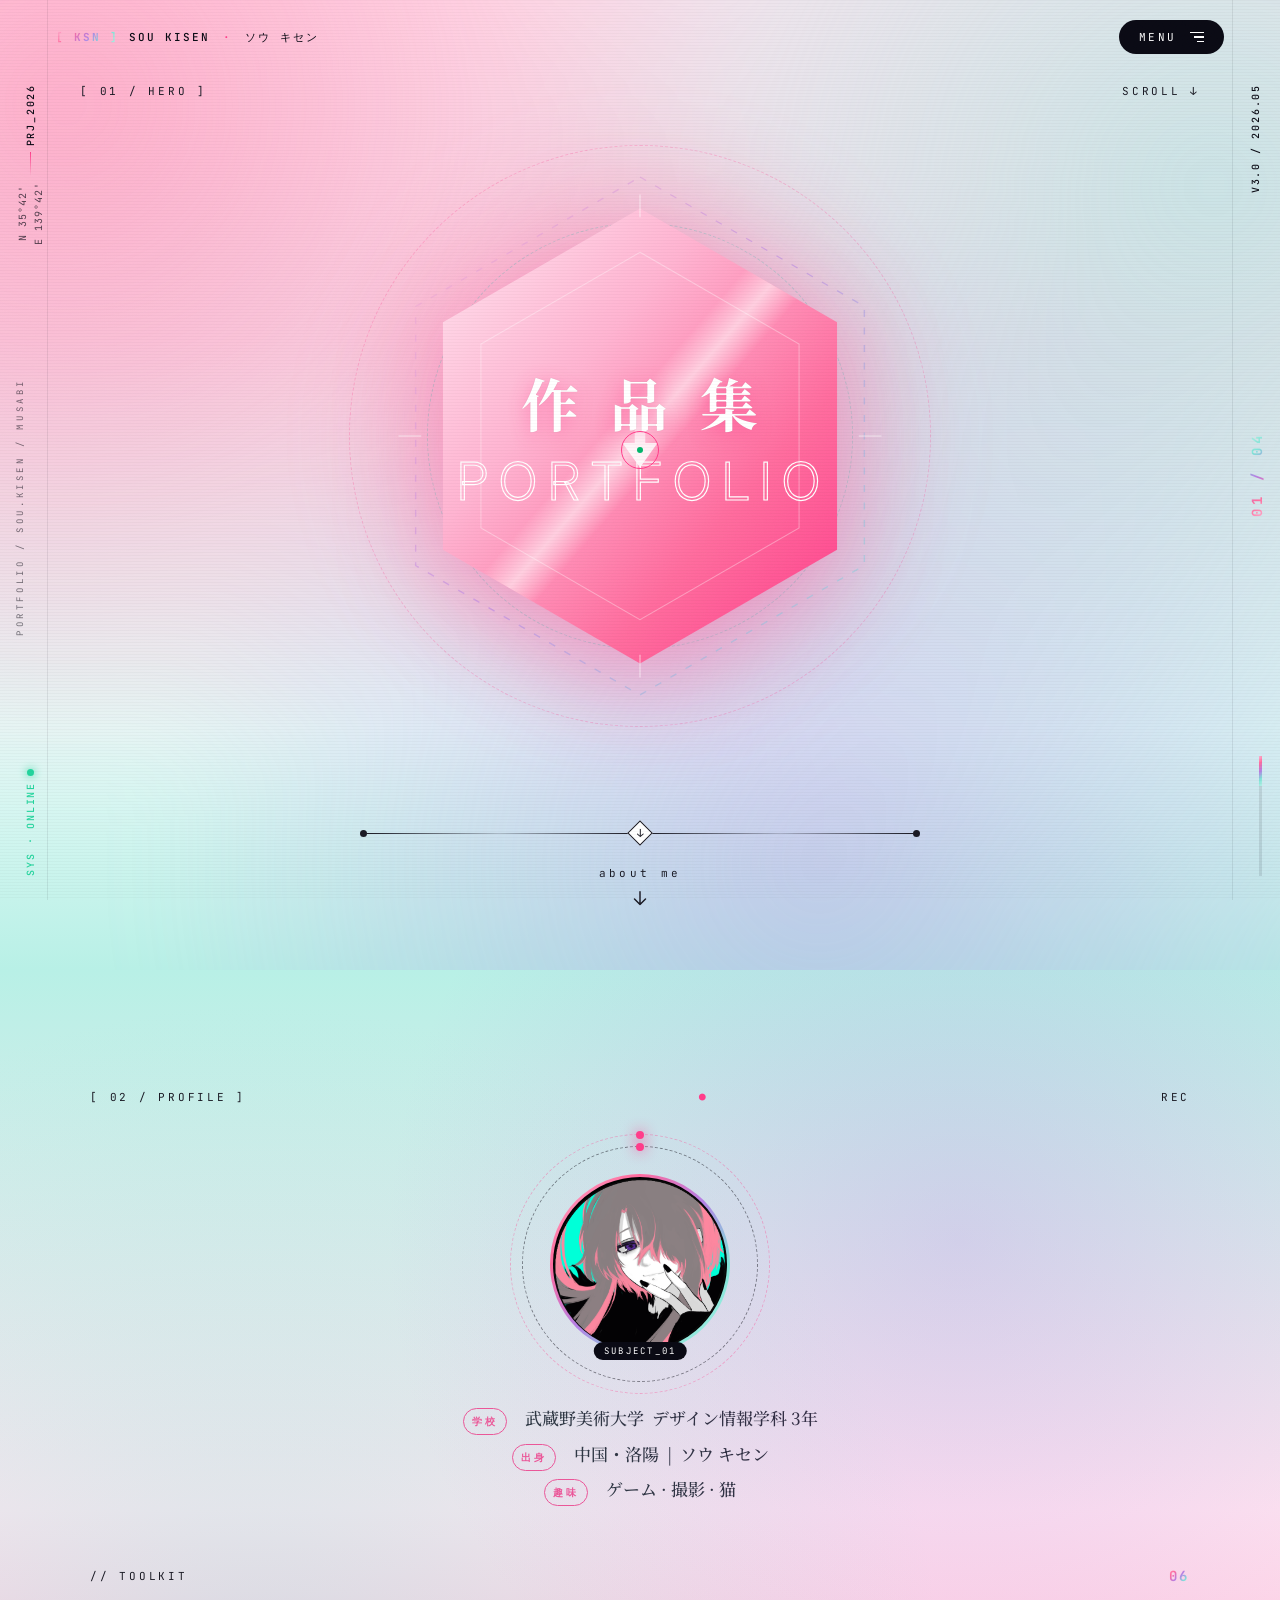
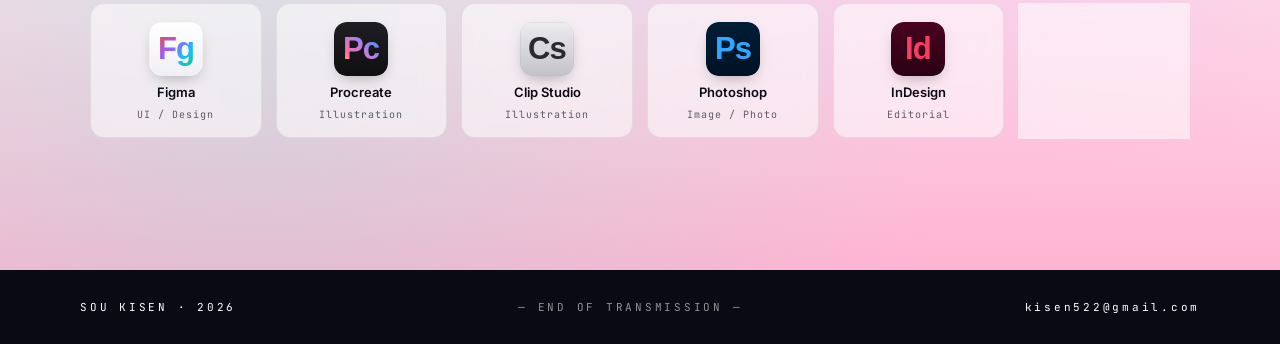
==== index.html @ b0bc5736 "Add files via upload" ====
<!DOCTYPE html>
<html lang="zh-CN">
<head>
<meta charset="UTF-8">
<meta name="viewport" content="width=device-width, initial-scale=1.0">
<title>SOU KISEN — PORTFOLIO / 作品集</title>
<link rel="preconnect" href="https://fonts.googleapis.com">
<link rel="preconnect" href="https://fonts.gstatic.com" crossorigin>
<link href="https://fonts.googleapis.com/css2?family=Inter:wght@300;400;500;600;700;800;900&family=JetBrains+Mono:wght@300;400;500;700&family=Noto+Serif+JP:wght@400;500;700;900&family=Noto+Sans+JP:wght@300;400;500;700&display=swap" rel="stylesheet">
<link rel="stylesheet" href="styles.css">
</head>
<body>

<!-- ========== Visual FX Layers ========== -->
<div class="fx-noise" aria-hidden="true"></div>
<div class="fx-scanlines" aria-hidden="true"></div>
<div class="fx-grid" aria-hidden="true">
  <span></span><span></span><span></span><span></span><span></span>
  <span></span><span></span><span></span><span></span><span></span>
</div>
<div class="cursor" id="cursor" aria-hidden="true"></div>
<div class="cursor-ring" id="cursorRing" aria-hidden="true"></div>

<!-- ========== Page Transition Mask ========== -->
<div class="page-mask" id="pageMask" aria-hidden="true">
  <div class="mask-panel"></div>
  <div class="mask-panel"></div>
  <div class="mask-panel"></div>
  <div class="mask-panel"></div>
  <div class="mask-label"><span class="glitch" data-text="LOADING">LOADING</span> <i>/</i> <em id="maskTarget">PORTFOLIO</em></div>
</div>

<!-- ========== Side Rail (left tech UI) ========== -->
<aside class="rail rail-left" aria-hidden="true">
  <div class="rail-block">
    <div class="rail-tag">PRJ_2026</div>
    <div class="rail-divider"></div>
    <div class="rail-coord">N 35°42'<br>E 139°42'</div>
  </div>
  <div class="rail-vt">PORTFOLIO / SOU.KISEN / MUSABI</div>
  <div class="rail-block">
    <div class="rail-dot"></div>
    <div class="rail-tag rail-status">SYS · ONLINE</div>
  </div>
</aside>

<!-- ========== Side Rail (right meta) ========== -->
<aside class="rail rail-right" aria-hidden="true">
  <div class="rail-block">
    <div class="rail-tag">v3.0 / 2026.05</div>
  </div>
  <div class="rail-counter" id="railCounter">01 / 04</div>
  <div class="rail-block">
    <div class="rail-bar"><i></i></div>
  </div>
</aside>

<!-- ========== Top Bar ========== -->
<header class="topbar">
  <a href="#home" class="brand" data-target="home">
    <span class="brand-mark">[ KSN ]</span>
    <span class="brand-name">SOU&nbsp;KISEN <i>·</i> ソウ&nbsp;キセン</span>
  </a>
  <button class="menu-btn" id="menuBtn" aria-label="open menu">
    <span class="menu-btn-text">Menu</span>
    <span class="menu-btn-icon">
      <i></i><i></i><i></i>
    </span>
  </button>
</header>

<!-- ========== Menu Overlay ========== -->
<nav class="menu-overlay" id="menuOverlay" aria-hidden="true">
  <div class="menu-bg"></div>
  <div class="menu-inner">
    <div class="menu-meta">
      <span class="menu-meta-tag">// NAVIGATION</span>
      <span class="menu-meta-coord">04 ENTRIES</span>
    </div>
    <ul class="menu-list">
      <li data-target="home" class="is-active">
        <span class="m-num">01</span>
        <span class="m-en">HOME</span>
        <span class="m-jp">ホーム</span>
        <span class="m-line"></span>
      </li>
      <li data-target="about">
        <span class="m-num">02</span>
        <span class="m-en">ABOUT&nbsp;ME</span>
        <span class="m-jp">プロフィール</span>
        <span class="m-line"></span>
      </li>
      <li data-target="photos">
        <span class="m-num">03</span>
        <span class="m-en">PHOTOGRAPHS</span>
        <span class="m-jp">撮影作品</span>
        <span class="m-line"></span>
      </li>
      <li data-target="arts">
        <span class="m-num">04</span>
        <span class="m-en">ARTS</span>
        <span class="m-jp">デザイン作品</span>
        <span class="m-line"></span>
      </li>
    </ul>
    <div class="menu-foot">
      <span>© 2026 SOU KISEN</span>
      <span>MUSASHINO ART UNIV. / DESIGN INFORMATICS</span>
    </div>
  </div>
</nav>

<!-- ========== Pages ========== -->
<main class="stage" id="stage">

  <!-- ===== HOME ===== -->
  <section class="page page-home is-active" data-page="home">

    <!-- HERO -->
    <div class="hero">
      <div class="hero-meta">
        <span>[ 01 / HERO ]</span>
        <span>SCROLL ↓</span>
      </div>

      <!-- Animated Hexagon Stage -->
      <div class="hex-stage">
        <div class="hex-glow"></div>
        <div class="hex-orbit hex-orbit-a"></div>
        <div class="hex-orbit hex-orbit-b"></div>

        <svg class="hex-svg" viewBox="-160 -160 320 320" preserveAspectRatio="xMidYMid meet">
          <defs>
            <linearGradient id="hexFill" x1="0%" y1="0%" x2="100%" y2="100%">
              <stop offset="0%"  stop-color="#FFE5F0"/>
              <stop offset="35%" stop-color="#FFB3D1"/>
              <stop offset="70%" stop-color="#FF6B9D"/>
              <stop offset="100%" stop-color="#FF3D8A"/>
            </linearGradient>
            <linearGradient id="hexShine" x1="0%" y1="0%" x2="100%" y2="100%">
              <stop offset="0%"  stop-color="#ffffff" stop-opacity="0"/>
              <stop offset="45%" stop-color="#ffffff" stop-opacity=".0"/>
              <stop offset="50%" stop-color="#ffffff" stop-opacity=".55"/>
              <stop offset="55%" stop-color="#ffffff" stop-opacity=".0"/>
              <stop offset="100%" stop-color="#ffffff" stop-opacity="0"/>
            </linearGradient>
            <linearGradient id="hexStroke" x1="0%" y1="0%" x2="100%" y2="100%">
              <stop offset="0%"  stop-color="#FFB3D1"/>
              <stop offset="50%" stop-color="#B47FE5"/>
              <stop offset="100%" stop-color="#7FE5D8"/>
            </linearGradient>
            <filter id="softBlur" x="-50%" y="-50%" width="200%" height="200%">
              <feGaussianBlur stdDeviation="2"/>
            </filter>
          </defs>

          <!-- Outer iridescent ring -->
          <polygon class="hex-ring"
                   points="0,-148 128.2,-74 128.2,74 0,148 -128.2,74 -128.2,-74"
                   fill="none" stroke="url(#hexStroke)" stroke-width="0.8"
                   stroke-dasharray="4 6" opacity=".55"/>

          <!-- Main hex (filled) -->
          <polygon class="hex-main"
                   points="0,-130 112.6,-65 112.6,65 0,130 -112.6,65 -112.6,-65"
                   fill="url(#hexFill)"/>

          <!-- Moving shine band -->
          <polygon class="hex-shine"
                   points="0,-130 112.6,-65 112.6,65 0,130 -112.6,65 -112.6,-65"
                   fill="url(#hexShine)"/>

          <!-- Inner stroke -->
          <polygon class="hex-inner"
                   points="0,-105 90.9,-52.5 90.9,52.5 0,105 -90.9,52.5 -90.9,-52.5"
                   fill="none" stroke="#fff" stroke-opacity=".35" stroke-width=".6"/>

          <!-- Tiny crosshair markers -->
          <g class="hex-marks" stroke="#fff" stroke-width=".6" opacity=".6">
            <line x1="0" y1="-138" x2="0" y2="-125"/>
            <line x1="0" y1="125" x2="0" y2="138"/>
            <line x1="-138" y1="0" x2="-125" y2="0"/>
            <line x1="125" y1="0" x2="138" y2="0"/>
          </g>

          <!-- Inner arrow / chevron -->
          <polygon class="hex-arrow" points="0,18 -10,4 -3,4 -3,-12 3,-12 3,4 10,4"
                   fill="#fff" opacity=".85"/>
        </svg>

        <!-- Title overlay -->
        <div class="hex-title">
          <h1 class="t-zh">作&ensp;品&ensp;集</h1>
          <h2 class="t-en">
            <span>P</span><span>O</span><span>R</span><span>T</span><span>F</span><span>O</span><span>L</span><span>I</span><span>O</span>
          </h2>
        </div>
      </div>

      <!-- Decorative line with diamond -->
      <div class="hero-line">
        <span class="dot"></span>
        <span class="bar"></span>
        <span class="diamond"></span>
        <span class="bar"></span>
        <span class="dot"></span>
      </div>

      <button class="scroll-cta" id="scrollCta">
        <span>about me</span>
        <svg viewBox="0 0 24 24" width="22" height="22"><path d="M12 4v14m0 0l-6-6m6 6l6-6" fill="none" stroke="currentColor" stroke-width="1.6" stroke-linecap="round" stroke-linejoin="round"/></svg>
      </button>
    </div>

    <!-- ABOUT SECTION (scroll target) -->
    <div class="about" id="about">
      <div class="about-bg"></div>

      <div class="about-meta">
        <span>[ 02 / PROFILE ]</span>
        <span class="blink">●</span> <span>REC</span>
      </div>

      <div class="avatar-wrap">
        <div class="avatar-ring"></div>
        <div class="avatar-ring avatar-ring-2"></div>
        <div class="avatar">
          <img class="avatar-img" src="assets/avatar.png" alt="Sou Kisen portrait" />
          <span class="avatar-tag">SUBJECT_01</span>
        </div>
      </div>

      <div class="bio">
        <p class="bio-line"><span class="bio-key">学校</span><span class="bio-val">武蔵野美術大学&nbsp;&nbsp;デザイン情報学科&nbsp;3年</span></p>
        <p class="bio-line"><span class="bio-key">出身</span><span class="bio-val">中国・洛陽 &nbsp;|&nbsp; ソウ&nbsp;キセン</span></p>
        <p class="bio-line"><span class="bio-key">趣味</span><span class="bio-val">ゲーム · 撮影 · 猫</span></p>
      </div>

      <!-- Skill chips -->
      <div class="skills">
        <div class="skills-head">
          <span class="skills-title">// TOOLKIT</span>
          <span class="skills-count">06</span>
        </div>
        <ul class="skill-grid">
          <li><img class="sk-mark" src="assets/icon-figma.svg" alt="Figma"/><b>Figma</b><i>UI / Design</i></li>
          <li><img class="sk-mark" src="assets/icon-procreate.svg" alt="Procreate"/><b>Procreate</b><i>Illustration</i></li>
          <li><img class="sk-mark" src="assets/icon-clipstudio.svg" alt="Clip Studio"/><b>Clip&nbsp;Studio</b><i>Illustration</i></li>
          <li><img class="sk-mark" src="assets/icon-ps.svg" alt="Photoshop"/><b>Photoshop</b><i>Image / Photo</i></li>
          <li><img class="sk-mark" src="assets/icon-id.svg" alt="InDesign"/><b>InDesign</b><i>Editorial</i></li>
          <li><img class="sk-mark" src="assets/icon-ai.svg" alt="Illustrator"/><b>Illustrator</b><i>Vector</i></li>
        </ul>
      </div>
    </div>
  </section>

  <!-- ===== PHOTOGRAPHS ===== -->
  <section class="page page-photos" data-page="photos">
    <div class="sub-hero sub-hero-dark">
      <div class="sub-meta">
        <span>[ 03 / PHOTOGRAPHS ]</span>
        <span>撮影作品&nbsp;·&nbsp;2023 — 2026</span>
      </div>
      <h2 class="sub-title">
        <span class="big">Photographs</span>
        <span class="sml">記録された<i>瞬間</i>。Captured&nbsp;moments.</span>
      </h2>
      <div class="sub-line"><i></i><b>●</b><i></i></div>
    </div>

    <!-- Featured Photo -->
    <div class="photo-feature lightbox-trigger"
         data-src="assets/photos/photo-09.jpg"
         data-num="FEATURED"
         data-title="彼岸花 — Higanbana"
         data-meta="Portrait · Close-up">
      <img src="assets/photos/photo-09.jpg" alt="Higanbana close-up"/>
      <div class="photo-feature-overlay"></div>
      <div class="photo-feature-info">
        <span class="pf-tag">FEATURED</span>
        <h3>彼岸花<i>·</i> Higanbana</h3>
      </div>
    </div>

    <div class="works-head">
      <span class="wh-l">// PHOTO INDEX</span>
      <span class="wh-r">20 ENTRIES</span>
    </div>

    <div class="gallery gallery-photos no-caption">
      <article class="card card-tall lightbox-trigger" style="--i:0"
               data-src="assets/photos/photo-13.jpg" data-num="01" data-title="紫猫 · Purple Cat" data-meta="Portrait">
        <img class="card-img" src="assets/photos/photo-13.jpg" alt=""/>
      </article>
      <article class="card card-wide lightbox-trigger" style="--i:1"
               data-src="assets/photos/photo-14.jpg" data-num="02" data-title="集合 · Group" data-meta="Group portrait">
        <img class="card-img" src="assets/photos/photo-14.jpg" alt=""/>
      </article>
      <article class="card card-tall lightbox-trigger" style="--i:2"
               data-src="assets/photos/photo-01.jpg" data-num="03" data-title="紅 · Crimson" data-meta="Indoor portrait">
        <img class="card-img" src="assets/photos/photo-01.jpg" alt=""/>
      </article>
      <article class="card card-wide lightbox-trigger" style="--i:3"
               data-src="assets/photos/photo-02.jpg" data-num="04" data-title="紫陰 · Reaper" data-meta="Street portrait">
        <img class="card-img" src="assets/photos/photo-02.jpg" alt=""/>
      </article>
      <article class="card card-tall lightbox-trigger" style="--i:4"
               data-src="assets/photos/photo-17.jpg" data-num="05" data-title="唐風 · Tang" data-meta="Cat ears · Chinese style">
        <img class="card-img" src="assets/photos/photo-17.jpg" alt=""/>
      </article>
      <article class="card card-tall lightbox-trigger" style="--i:5"
               data-src="assets/photos/photo-20.jpg" data-num="06" data-title="蒼鬼 · Blue Oni I" data-meta="Japanese room · Pine">
        <img class="card-img" src="assets/photos/photo-20.jpg" alt=""/>
      </article>
      <article class="card card-tall lightbox-trigger" style="--i:6"
               data-src="assets/photos/photo-21.jpg" data-num="07" data-title="蒼鬼 · Blue Oni II" data-meta="Through leaves">
        <img class="card-img" src="assets/photos/photo-21.jpg" alt=""/>
      </article>
      <article class="card card-tall lightbox-trigger" style="--i:7"
               data-src="assets/photos/photo-03.jpg" data-num="08" data-title="休息 · Lounge" data-meta="Cafe portrait">
        <img class="card-img" src="assets/photos/photo-03.jpg" alt=""/>
      </article>
      <article class="card card-wide lightbox-trigger" style="--i:8"
               data-src="assets/photos/photo-15.jpg" data-num="09" data-title="クマ · Bear" data-meta="Interior scene">
        <img class="card-img" src="assets/photos/photo-15.jpg" alt=""/>
      </article>
      <article class="card lightbox-trigger" style="--i:9"
               data-src="assets/photos/photo-04.jpg" data-num="10" data-title="ゲーセン · Game Center" data-meta="Akihabara">
        <img class="card-img" src="assets/photos/photo-04.jpg" alt=""/>
      </article>
      <article class="card card-wide lightbox-trigger" style="--i:10"
               data-src="assets/photos/photo-18.jpg" data-num="11" data-title="まなざし · Glance" data-meta="Cat ears">
        <img class="card-img" src="assets/photos/photo-18.jpg" alt=""/>
      </article>
      <article class="card card-tall lightbox-trigger" style="--i:11"
               data-src="assets/photos/photo-05.jpg" data-num="12" data-title="蒼夜 · Blue Night" data-meta="Night street">
        <img class="card-img" src="assets/photos/photo-05.jpg" alt=""/>
      </article>
      <article class="card card-tall lightbox-trigger" style="--i:12"
               data-src="assets/photos/photo-19.jpg" data-num="13" data-title="双 · Pair" data-meta="Two characters">
        <img class="card-img" src="assets/photos/photo-19.jpg" alt=""/>
      </article>
      <article class="card lightbox-trigger" style="--i:13"
               data-src="assets/photos/photo-06.jpg" data-num="14" data-title="しゃがみ · Crouch" data-meta="Akihabara">
        <img class="card-img" src="assets/photos/photo-06.jpg" alt=""/>
      </article>
      <article class="card card-wide lightbox-trigger" style="--i:14"
               data-src="assets/photos/photo-07.jpg" data-num="15" data-title="取景 · Frame" data-meta="Park portrait">
        <img class="card-img" src="assets/photos/photo-07.jpg" alt=""/>
      </article>
      <article class="card card-tall lightbox-trigger" style="--i:15"
               data-src="assets/photos/photo-16.jpg" data-num="16" data-title="窓辺 · Window" data-meta="Indoor light">
        <img class="card-img" src="assets/photos/photo-16.jpg" alt=""/>
      </article>
      <article class="card card-wide lightbox-trigger" style="--i:16"
               data-src="assets/photos/photo-08.jpg" data-num="17" data-title="桃妖 · Pink Pixie" data-meta="Indoor portrait">
        <img class="card-img" src="assets/photos/photo-08.jpg" alt=""/>
      </article>
      <article class="card lightbox-trigger" style="--i:17"
               data-src="assets/photos/photo-10.jpg" data-num="18" data-title="ベンチ · Park Bench" data-meta="Tokyo park">
        <img class="card-img" src="assets/photos/photo-10.jpg" alt=""/>
      </article>
      <article class="card card-tall lightbox-trigger" style="--i:18"
               data-src="assets/photos/photo-11.jpg" data-num="19" data-title="森歩 · Forest Walk" data-meta="Park">
        <img class="card-img" src="assets/photos/photo-11.jpg" alt=""/>
      </article>
      <article class="card card-wide lightbox-trigger" style="--i:19"
               data-src="assets/photos/photo-12.jpg" data-num="20" data-title="フード · Hood" data-meta="Park bench">
        <img class="card-img" src="assets/photos/photo-12.jpg" alt=""/>
      </article>
    </div>
  </section>

  <!-- ===== ARTS ===== -->
  <section class="page page-arts" data-page="arts">
    <div class="sub-hero sub-hero-pink">
      <div class="sub-meta">
        <span>[ 04 / ARTS ]</span>
        <span>デザイン作品&nbsp;·&nbsp;2023 — 2026</span>
      </div>
      <h2 class="sub-title">
        <span class="big">Arts</span>
        <span class="sml">描いた<i>世界</i>。Illustration&nbsp;&amp;&nbsp;Design.</span>
      </h2>
      <div class="sub-line"><i></i><b>◆</b><i></i></div>
    </div>

    <!-- FEATURED PROJECT: Solstice Blossoms -->
    <section class="featured" id="ftProject">
      <div class="featured-head">
        <div class="ft-stamp">
          <span class="ft-stamp-num">PROJECT&nbsp;/&nbsp;01</span>
          <span class="ft-stamp-tag">FULL&nbsp;CASE&nbsp;STUDY</span>
        </div>
        <h3 class="ft-title">
          <span class="ft-en">Solstice&nbsp;Blossoms</span>
          <span class="ft-jp">ソルスティス・ブロッサム&nbsp;&nbsp;|&nbsp;&nbsp;梅 &amp; 蓮</span>
        </h3>
        <p class="ft-desc">
          武蔵野美術大学&nbsp;Art&nbsp;Direction&nbsp;授業課題。<br>
          龍族の幼馴染「梅（Mei）」と「蓮（Ren）」を主役にしたキャラクター企画。設定資料から缶バッジ・アクリル・ぬいぐるみまでの一貫したアートディレクション。
        </p>
      </div>

      <!-- Horizontal Scroll Showcase -->
      <div class="ft-scroll-wrap">
        <div class="ft-scroll-meta">
          <span>↔ DRAG · SCROLL</span>
          <span id="ftCounter">01 / 06</span>
        </div>
        <div class="ft-scroll" id="ftScroll">
          <article class="ft-slide lightbox-trigger" style="--i:0"
                   data-src="assets/project/page-1.jpg" data-num="01 / 06" data-title="Cover · 表紙" data-meta="Magazine cover">
            <div class="ft-slide-img"><img src="assets/project/page-1.jpg" alt="Cover"/></div>
            <div class="ft-slide-cap">
              <span>01 &nbsp;·&nbsp; 06</span>
              <b>Cover&nbsp;·&nbsp;表紙</b>
            </div>
          </article>
          <article class="ft-slide lightbox-trigger" style="--i:1"
                   data-src="assets/project/page-2.jpg" data-num="02 / 06" data-title="Character · キャラクター" data-meta="Mei (梅) &amp; Ren (蓮)">
            <div class="ft-slide-img"><img src="assets/project/page-2.jpg" alt="Characters"/></div>
            <div class="ft-slide-cap">
              <span>02 &nbsp;·&nbsp; 06</span>
              <b>Character&nbsp;Design</b>
            </div>
          </article>
          <article class="ft-slide lightbox-trigger" style="--i:2"
                   data-src="assets/project/page-3.jpg" data-num="03 / 06" data-title="Can Badge · 缶バッジ" data-meta="Rough &amp; Final art">
            <div class="ft-slide-img"><img src="assets/project/page-3.jpg" alt="Can Badge"/></div>
            <div class="ft-slide-cap">
              <span>03 &nbsp;·&nbsp; 06</span>
              <b>Can&nbsp;Badge&nbsp;·&nbsp;缶バッジ</b>
            </div>
          </article>
          <article class="ft-slide lightbox-trigger" style="--i:3"
                   data-src="assets/project/page-4.jpg" data-num="04 / 06" data-title="Design Sheets · 設計図" data-meta="Plush &amp; Acrylic blueprints">
            <div class="ft-slide-img"><img src="assets/project/page-4.jpg" alt="Design Sheets"/></div>
            <div class="ft-slide-cap">
              <span>04 &nbsp;·&nbsp; 06</span>
              <b>Design&nbsp;Sheets&nbsp;·&nbsp;設計図</b>
            </div>
          </article>
          <article class="ft-slide lightbox-trigger" style="--i:4"
                   data-src="assets/project/page-5.jpg" data-num="05 / 06" data-title="Merchandise · グッズ製品" data-meta="Stands · Badges · Keychains">
            <div class="ft-slide-img"><img src="assets/project/page-5.jpg" alt="Merchandise"/></div>
            <div class="ft-slide-cap">
              <span>05 &nbsp;·&nbsp; 06</span>
              <b>Merchandise&nbsp;·&nbsp;グッズ</b>
            </div>
          </article>
          <article class="ft-slide lightbox-trigger" style="--i:5"
                   data-src="assets/project/page-6.jpg" data-num="06 / 06" data-title="Plushie · ぬいぐるみ" data-meta="Finished plush dolls">
            <div class="ft-slide-img"><img src="assets/project/page-6.jpg" alt="Plushie"/></div>
            <div class="ft-slide-cap">
              <span>06 &nbsp;·&nbsp; 06</span>
              <b>Plushie&nbsp;·&nbsp;ぬいぐるみ</b>
            </div>
          </article>
        </div>
        <div class="ft-scroll-bar"><i id="ftBar"></i></div>
      </div>
    </section>

    <div class="works-head">
      <span class="wh-l">// OTHER&nbsp;WORKS</span>
      <span class="wh-r">10 ENTRIES</span>
    </div>

    <div class="gallery gallery-arts">
      <article class="card card-tall lightbox-trigger" style="--i:0"
               data-src="assets/arts/art-01.jpg" data-num="01" data-title="Slytherin OC" data-meta="Illustration">
        <img class="card-img" src="assets/arts/art-01.jpg" alt=""/>
        <div class="card-info"><span>01</span><b>Slytherin&nbsp;OC</b></div>
      </article>
      <article class="card card-wide lightbox-trigger" style="--i:1"
               data-src="assets/arts/art-02.jpg" data-num="02" data-title="ミント · Mint" data-meta="Character Design">
        <img class="card-img" src="assets/arts/art-02.jpg" alt=""/>
        <div class="card-info"><span>02</span><b>ミント&nbsp;·&nbsp;Mint</b></div>
      </article>
      <article class="card card-wide lightbox-trigger" style="--i:2"
               data-src="assets/arts/art-08.jpg" data-num="03" data-title="Vessel · 器" data-meta="Fine Art · Diptych">
        <img class="card-img" src="assets/arts/art-08.jpg" alt=""/>
        <div class="card-info"><span>03</span><b>Vessel&nbsp;·&nbsp;器</b></div>
      </article>
      <article class="card card-tall lightbox-trigger" style="--i:3"
               data-src="assets/arts/art-03.jpg" data-num="04" data-title="Masked Warrior · 紅夜" data-meta="Illustration">
        <img class="card-img" src="assets/arts/art-03.jpg" alt=""/>
        <div class="card-info"><span>04</span><b>Masked&nbsp;Warrior</b></div>
      </article>
      <article class="card card-tall lightbox-trigger" style="--i:4"
               data-src="assets/arts/art-10.jpg" data-num="05" data-title="ミライノヨチ · Premonition" data-meta="Illustration · Poster">
        <img class="card-img" src="assets/arts/art-10.jpg" alt=""/>
        <div class="card-info"><span>05</span><b>ミライノヨチ</b></div>
      </article>
      <article class="card card-wide lightbox-trigger" style="--i:5"
               data-src="assets/arts/art-06.jpg" data-num="06" data-title="Pop Surrealism" data-meta="Acid Graphic">
        <img class="card-img" src="assets/arts/art-06.jpg" alt=""/>
        <div class="card-info"><span>06</span><b>Pop&nbsp;Surrealism</b></div>
      </article>
      <article class="card card-tall lightbox-trigger" style="--i:6"
               data-src="assets/arts/art-09.jpg" data-num="07" data-title="Distortion · 歪み" data-meta="Acid Illustration">
        <img class="card-img" src="assets/arts/art-09.jpg" alt=""/>
        <div class="card-info"><span>07</span><b>Distortion&nbsp;·&nbsp;歪み</b></div>
      </article>
      <article class="card card-tall lightbox-trigger" style="--i:7"
               data-src="assets/arts/art-07.jpg" data-num="08" data-title="Bandaged Eye" data-meta="Illustration">
        <img class="card-img" src="assets/arts/art-07.jpg" alt=""/>
        <div class="card-info"><span>08</span><b>Bandaged&nbsp;Eye</b></div>
      </article>
      <article class="card lightbox-trigger" style="--i:8"
               data-src="assets/arts/art-04.jpg" data-num="09" data-title="Still Life · Sweep" data-meta="Pencil Sketch">
        <img class="card-img" src="assets/arts/art-04.jpg" alt=""/>
        <div class="card-info"><span>09</span><b>Still&nbsp;Life&nbsp;I</b></div>
      </article>
      <article class="card lightbox-trigger" style="--i:9"
               data-src="assets/arts/art-05.jpg" data-num="10" data-title="Still Life · Gloves" data-meta="Pencil Sketch">
        <img class="card-img" src="assets/arts/art-05.jpg" alt=""/>
        <div class="card-info"><span>10</span><b>Still&nbsp;Life&nbsp;II</b></div>
      </article>
    </div>
  </section>

</main>

<footer class="footer">
  <span>SOU&nbsp;KISEN · 2026</span>
  <span class="foot-mid">— END&nbsp;OF&nbsp;TRANSMISSION —</span>
  <span>kisen522@gmail.com</span>
</footer>

<!-- Lightbox -->
<div class="lightbox" id="lightbox" aria-hidden="true">
  <div class="lb-bg"></div>
  <button class="lb-close" id="lbClose" aria-label="close">
    <span></span><span></span>
  </button>
  <button class="lb-nav lb-prev" id="lbPrev" aria-label="previous">‹</button>
  <button class="lb-nav lb-next" id="lbNext" aria-label="next">›</button>
  <div class="lb-stage">
    <img id="lbImg" src="" alt=""/>
  </div>
  <div class="lb-caption">
    <span id="lbNum">01</span>
    <b id="lbTitle">—</b>
    <i id="lbMeta">—</i>
  </div>
  <div class="lb-corner">
    <span class="glitch" data-text="EXPAND">EXPAND</span>
    <i>/</i><em>FULL VIEW</em>
  </div>
</div>

<script src="app.js"></script>
</body>
</html>
---- styles.css ----
/* =====================================================
   SOU KISEN · PORTFOLIO 2026
   Style: Acid Graphic / Arknights "Lone Trail" inspired
   ===================================================== */

/* ---------- Reset & Tokens ---------- */
*,*::before,*::after{box-sizing:border-box;margin:0;padding:0}
html,body{height:100%}
html{scroll-behavior:smooth}
body{
  font-family:'Inter','Noto Sans JP',system-ui,sans-serif;
  background:#FFF6FA;
  color:#1A1A24;
  overflow-x:hidden;
  cursor:none;
  -webkit-font-smoothing:antialiased;
}
button{font:inherit;color:inherit;background:none;border:0;cursor:none}
ul{list-style:none}
a{color:inherit;text-decoration:none}
img,svg{display:block;max-width:100%}

:root{
  --pink-hot:#FF3D8A;
  --pink-mid:#FF6B9D;
  --pink-soft:#FFB3D1;
  --pink-pale:#FFE5F0;
  --pink-bg:#FFF6FA;

  --cyan-deep:#4DC4B8;
  --cyan-mid:#7FE5D8;
  --cyan-soft:#B8F0E6;
  --cyan-pale:#E5FAF7;

  --purple:#B47FE5;
  --indigo:#7B6BE5;

  --ink:#0A0A14;
  --ink-2:#1A1A24;
  --gray:#5A5A66;
  --line:#E5D9E0;
  --white:#FFFFFF;

  --grad-iri:linear-gradient(135deg,#FFB3D1 0%,#FF6B9D 25%,#B47FE5 50%,#7FE5D8 75%,#B8F0E6 100%);
  --grad-pink:linear-gradient(180deg,#FFE5F0 0%,#FFB3D1 50%,#FF6B9D 100%);
  --grad-cyan:linear-gradient(180deg,#E5FAF7 0%,#B8F0E6 55%,#4DC4B8 100%);
  --grad-cool:linear-gradient(180deg,#0A0A14 0%,#1A1A24 45%,#4DC4B8 100%);

  --font-display:'Inter','Noto Sans JP',sans-serif;
  --font-serif:'Noto Serif JP',serif;
  --font-mono:'JetBrains Mono','Courier New',monospace;

  --easing:cubic-bezier(.7,.05,.15,1);
}

/* ---------- FX Layers ---------- */
.fx-noise{
  position:fixed;inset:0;pointer-events:none;z-index:200;
  opacity:.07;mix-blend-mode:overlay;
  background-image:url("data:image/svg+xml;utf8,<svg xmlns='http://www.w3.org/2000/svg' width='160' height='160'><filter id='n'><feTurbulence type='fractalNoise' baseFrequency='0.9' numOctaves='2' stitchTiles='stitch'/></filter><rect width='100%' height='100%' filter='url(%23n)' opacity='0.7'/></svg>");
}
.fx-scanlines{
  position:fixed;inset:0;pointer-events:none;z-index:201;
  background:repeating-linear-gradient(0deg,transparent 0,transparent 2px,rgba(0,0,0,.025) 2px,rgba(0,0,0,.025) 3px);
  mix-blend-mode:multiply;
}
.fx-grid{
  position:fixed;inset:0;pointer-events:none;z-index:1;
  display:grid;grid-template-columns:repeat(10,1fr);
}
.fx-grid span{border-right:1px dashed rgba(255,61,138,.07)}
.fx-grid span:last-child{border-right:0}

/* ---------- Custom Cursor ---------- */
.cursor{
  position:fixed;top:0;left:0;width:6px;height:6px;
  background:var(--pink-hot);border-radius:50%;
  pointer-events:none;z-index:9999;
  transform:translate(-50%,-50%);
  mix-blend-mode:difference;
}
.cursor-ring{
  position:fixed;top:0;left:0;width:38px;height:38px;
  border:1px solid var(--pink-hot);border-radius:50%;
  pointer-events:none;z-index:9998;
  transform:translate(-50%,-50%);
  transition:transform .25s var(--easing),width .25s,height .25s,border-color .25s;
}
.cursor-ring.is-hover{
  width:60px;height:60px;border-color:var(--cyan-deep);
}

/* ---------- Side Rails ---------- */
.rail{
  position:fixed;top:0;height:100vh;width:34px;
  z-index:30;pointer-events:none;
  display:flex;flex-direction:column;justify-content:space-between;
  padding:84px 0 24px;
  font-family:var(--font-mono);font-size:10px;color:var(--ink);
}
.rail-left{left:14px;border-right:1px solid rgba(10,10,20,.08)}
.rail-right{right:14px;border-left:1px solid rgba(10,10,20,.08);align-items:flex-end}
.rail-block{display:flex;flex-direction:column;align-items:center;gap:6px;writing-mode:initial;padding:0 4px}
.rail-right .rail-block{align-items:flex-end}
.rail-tag{
  letter-spacing:.18em;text-transform:uppercase;font-weight:500;
  white-space:nowrap;writing-mode:vertical-rl;transform:rotate(180deg);
}
.rail-divider{width:1px;height:24px;background:linear-gradient(180deg,var(--pink-hot),transparent)}
.rail-coord{writing-mode:vertical-rl;transform:rotate(180deg);opacity:.7;letter-spacing:.1em;text-align:center;line-height:1.6}
.rail-vt{writing-mode:vertical-rl;transform:rotate(180deg);letter-spacing:.4em;opacity:.55;font-size:9px}
.rail-right .rail-vt{transform:none}
.rail-dot{width:7px;height:7px;border-radius:50%;background:#22D49C;box-shadow:0 0 8px #22D49C;animation:pulse 1.6s infinite}
.rail-status{color:#22D49C}
.rail-counter{
  writing-mode:vertical-rl;transform:rotate(180deg);
  letter-spacing:.3em;font-weight:700;font-size:14px;
  background:var(--grad-iri);-webkit-background-clip:text;background-clip:text;color:transparent;
}
.rail-bar{width:3px;height:120px;background:rgba(10,10,20,.1);position:relative;overflow:hidden}
.rail-bar i{position:absolute;left:0;top:0;width:100%;background:var(--grad-iri);transition:height .6s var(--easing)}

@keyframes pulse{0%,100%{transform:scale(1);opacity:1}50%{transform:scale(1.6);opacity:.4}}

/* ---------- Top Bar ---------- */
.topbar{
  position:fixed;top:0;left:0;right:0;z-index:50;
  display:flex;align-items:center;justify-content:space-between;
  padding:20px 56px;
  pointer-events:none;
}
.topbar > *{pointer-events:auto}
.brand{display:flex;align-items:center;gap:10px;font-family:var(--font-mono);font-size:11px;letter-spacing:.18em}
.brand-mark{
  background:var(--grad-iri);-webkit-background-clip:text;background-clip:text;color:transparent;
  font-weight:700;
}
.brand-name{color:var(--ink);font-weight:500}
.brand-name i{color:var(--pink-hot);margin:0 4px;font-style:normal}

.menu-btn{
  display:flex;align-items:center;gap:14px;
  padding:10px 20px;
  border-radius:999px;
  background:#0A0A14;color:#fff;
  font-family:var(--font-mono);font-size:11px;letter-spacing:.2em;text-transform:uppercase;
  position:relative;overflow:hidden;
  transition:transform .3s var(--easing);
}
.menu-btn::before{
  content:'';position:absolute;inset:0;
  background:var(--grad-iri);
  opacity:0;transition:opacity .35s;
}
.menu-btn:hover{transform:translateY(-2px)}
.menu-btn:hover::before{opacity:.85}
.menu-btn-text,.menu-btn-icon{position:relative;z-index:1}
.menu-btn-icon{display:inline-flex;flex-direction:column;gap:3px;width:14px}
.menu-btn-icon i{display:block;height:1.5px;background:#fff;transition:.3s var(--easing)}
.menu-btn-icon i:nth-child(2){width:70%;align-self:flex-end}
.menu-btn-icon i:nth-child(3){width:50%;align-self:flex-end}
.menu-btn.is-open .menu-btn-icon i:nth-child(1){transform:translateY(4.5px) rotate(45deg)}
.menu-btn.is-open .menu-btn-icon i:nth-child(2){opacity:0}
.menu-btn.is-open .menu-btn-icon i:nth-child(3){width:100%;transform:translateY(-4.5px) rotate(-45deg)}

/* ---------- Menu Overlay ---------- */
.menu-overlay{
  position:fixed;inset:0;z-index:48;
  pointer-events:none;
  visibility:hidden;
}
.menu-overlay.is-open{pointer-events:auto;visibility:visible}
.menu-bg{
  position:absolute;inset:0;
  background:linear-gradient(135deg,#0A0A14 0%,#1A1A24 50%,#2A1A2A 100%);
  clip-path:circle(0% at calc(100% - 100px) 40px);
  transition:clip-path .9s var(--easing);
}
.menu-overlay.is-open .menu-bg{clip-path:circle(170% at calc(100% - 100px) 40px)}
.menu-inner{
  position:relative;height:100%;
  padding:140px 80px 60px;
  display:flex;flex-direction:column;
  color:#fff;
  opacity:0;transition:opacity .4s .35s;
}
.menu-overlay.is-open .menu-inner{opacity:1}
.menu-meta{
  display:flex;justify-content:space-between;
  font-family:var(--font-mono);font-size:11px;letter-spacing:.25em;
  color:rgba(255,255,255,.5);margin-bottom:48px;
}
.menu-list{flex:1;display:flex;flex-direction:column;justify-content:center;gap:8px;max-width:1100px;margin:0 auto;width:100%}
.menu-list li{
  display:grid;
  grid-template-columns:90px 1fr auto 1fr;
  align-items:center;gap:30px;
  padding:18px 6px;
  cursor:none;
  position:relative;
  transition:transform .5s var(--easing),color .3s;
  transform:translateX(-40px);opacity:0;
}
.menu-overlay.is-open .menu-list li{transform:translateX(0);opacity:1}
.menu-overlay.is-open .menu-list li:nth-child(1){transition-delay:.45s}
.menu-overlay.is-open .menu-list li:nth-child(2){transition-delay:.55s}
.menu-overlay.is-open .menu-list li:nth-child(3){transition-delay:.65s}
.menu-overlay.is-open .menu-list li:nth-child(4){transition-delay:.75s}

.m-num{font-family:var(--font-mono);font-size:13px;color:var(--pink-mid);letter-spacing:.2em}
.m-en{font-size:clamp(36px,5.5vw,72px);font-weight:800;letter-spacing:-.01em;line-height:1;background:linear-gradient(180deg,#fff 60%,rgba(255,255,255,.4));-webkit-background-clip:text;background-clip:text;color:transparent;transition:.4s}
.m-jp{font-family:var(--font-serif);font-size:14px;color:rgba(255,255,255,.55);letter-spacing:.15em;justify-self:end}
.m-line{height:1px;background:linear-gradient(90deg,rgba(255,255,255,.2),transparent);transition:.4s}
.menu-list li:hover .m-en,
.menu-list li.is-active .m-en{background:var(--grad-iri);-webkit-background-clip:text;background-clip:text;color:transparent;transform:translateX(20px)}
.menu-list li:hover .m-line,
.menu-list li.is-active .m-line{background:linear-gradient(90deg,var(--pink-hot),var(--cyan-deep))}
.menu-list li.is-active::before{
  content:'●';position:absolute;left:-30px;top:50%;transform:translateY(-50%);
  color:var(--pink-hot);font-size:10px;
  animation:pulse 1.6s infinite;
}
.menu-foot{
  display:flex;justify-content:space-between;
  font-family:var(--font-mono);font-size:10px;letter-spacing:.2em;
  color:rgba(255,255,255,.4);margin-top:48px;
}

/* ---------- Page Transition Mask ---------- */
.page-mask{
  position:fixed;inset:0;z-index:60;pointer-events:none;
  display:grid;grid-template-columns:repeat(4,1fr);
}
.mask-panel{
  background:linear-gradient(180deg,#FF3D8A,#B47FE5,#4DC4B8);
  transform:translateY(-101%);
  transition:transform .55s var(--easing);
}
.page-mask.is-in .mask-panel{transform:translateY(0)}
.page-mask.is-in .mask-panel:nth-child(2){transition-delay:.05s}
.page-mask.is-in .mask-panel:nth-child(3){transition-delay:.1s}
.page-mask.is-in .mask-panel:nth-child(4){transition-delay:.15s}
.page-mask.is-out .mask-panel{transform:translateY(101%);transition-duration:.6s}
.page-mask.is-out .mask-panel:nth-child(2){transition-delay:.05s}
.page-mask.is-out .mask-panel:nth-child(3){transition-delay:.1s}
.page-mask.is-out .mask-panel:nth-child(4){transition-delay:.15s}
.mask-label{
  position:absolute;left:50%;top:50%;transform:translate(-50%,-50%);
  font-family:var(--font-mono);font-size:14px;letter-spacing:.4em;color:#fff;
  opacity:0;transition:opacity .25s;
  display:flex;align-items:center;gap:14px;
}
.mask-label i{opacity:.5;font-style:normal}
.mask-label em{font-style:normal;font-weight:700}
.page-mask.is-in .mask-label{opacity:1;transition-delay:.4s}

/* Glitch on label */
.glitch{position:relative;display:inline-block}
.glitch::before,.glitch::after{
  content:attr(data-text);position:absolute;left:0;top:0;width:100%;height:100%;
}
.glitch::before{color:#FF3D8A;transform:translate(1.5px,-1px);mix-blend-mode:screen;animation:glitchA 2s infinite linear}
.glitch::after{color:#7FE5D8;transform:translate(-1.5px,1px);mix-blend-mode:screen;animation:glitchB 2.3s infinite linear}
@keyframes glitchA{0%,100%{clip-path:inset(0 0 80% 0)}25%{clip-path:inset(40% 0 30% 0)}50%{clip-path:inset(70% 0 5% 0)}75%{clip-path:inset(10% 0 65% 0)}}
@keyframes glitchB{0%,100%{clip-path:inset(80% 0 0 0)}25%{clip-path:inset(20% 0 50% 0)}50%{clip-path:inset(5% 0 70% 0)}75%{clip-path:inset(60% 0 15% 0)}}

/* ---------- Stage & Pages ---------- */
.stage{position:relative;z-index:10}
.page{display:none}
.page.is-active{display:block}

/* ===== HOME / Hero ===== */
.page-home{position:relative}
.hero{
  position:relative;
  min-height:100vh;
  background:linear-gradient(180deg,#FFE5F0 0%,#F8E1ED 35%,#E5FAF7 75%,#B8F0E6 100%);
  display:flex;flex-direction:column;align-items:center;justify-content:center;
  padding:84px 80px 60px;
  overflow:hidden;
}
.hero::before{
  /* iridescent bokeh */
  content:'';position:absolute;inset:-20%;
  background:
    radial-gradient(circle at 18% 22%,rgba(255,107,157,.45),transparent 38%),
    radial-gradient(circle at 82% 28%,rgba(127,229,216,.4),transparent 42%),
    radial-gradient(circle at 60% 78%,rgba(180,127,229,.35),transparent 45%);
  filter:blur(40px);
  animation:bgDrift 18s ease-in-out infinite alternate;
}
@keyframes bgDrift{0%{transform:translate(0,0) scale(1)}100%{transform:translate(2%,-2%) scale(1.05)}}

.hero-meta{
  position:absolute;top:84px;left:80px;right:80px;
  display:flex;justify-content:space-between;
  font-family:var(--font-mono);font-size:11px;letter-spacing:.25em;color:var(--ink-2);
  z-index:5;
}
.hero-meta span:nth-child(2){animation:blinkText 1.4s infinite}
@keyframes blinkText{0%,49%{opacity:1}50%,100%{opacity:.35}}

/* Hexagon Stage */
.hex-stage{
  position:relative;width:min(78vmin,560px);aspect-ratio:1;
  display:flex;align-items:center;justify-content:center;
  margin:8vh 0 6vh;
  animation:floatY 6s ease-in-out infinite;
}
@keyframes floatY{0%,100%{transform:translateY(0)}50%{transform:translateY(-14px)}}

.hex-glow{
  position:absolute;inset:-12%;
  background:radial-gradient(circle,rgba(255,107,157,.55) 0%,transparent 65%);
  filter:blur(28px);
  animation:glowPulse 4s ease-in-out infinite;
  z-index:0;
}
@keyframes glowPulse{0%,100%{opacity:.7;transform:scale(1)}50%{opacity:1;transform:scale(1.08)}}

.hex-orbit{
  position:absolute;inset:6%;border:1px dashed rgba(255,255,255,.5);border-radius:50%;
  animation:rot 30s linear infinite;
}
.hex-orbit-a{inset:-2%;border-color:rgba(255,61,138,.25);animation-duration:40s}
.hex-orbit-b{inset:12%;border-color:rgba(77,196,184,.35);animation-direction:reverse;animation-duration:24s}
@keyframes rot{to{transform:rotate(360deg)}}

.hex-svg{
  position:relative;width:100%;height:100%;
  filter:drop-shadow(0 20px 50px rgba(255,61,138,.35));
  animation:hexSpin 22s linear infinite;
  z-index:2;
}
@keyframes hexSpin{to{transform:rotate(360deg)}}
.hex-main{transform-origin:center;animation:hueShift 6s ease-in-out infinite alternate}
@keyframes hueShift{0%{filter:hue-rotate(0deg) saturate(1)}100%{filter:hue-rotate(-25deg) saturate(1.2)}}
.hex-shine{
  transform-origin:center;
  animation:shineSweep 4.5s ease-in-out infinite;
  mix-blend-mode:overlay;
}
@keyframes shineSweep{0%{transform:rotate(0deg) translateX(-30%);opacity:0}30%{opacity:1}60%{opacity:1}100%{transform:rotate(0deg) translateX(30%);opacity:0}}
.hex-arrow{animation:arrowPulse 2s ease-in-out infinite}
@keyframes arrowPulse{0%,100%{transform:translateY(0)}50%{transform:translateY(4px)}}
.hex-ring{animation:dashMove 18s linear infinite}
@keyframes dashMove{to{stroke-dashoffset:-200}}

/* Title overlay */
.hex-title{
  position:absolute;inset:0;display:flex;flex-direction:column;
  align-items:center;justify-content:center;
  pointer-events:none;z-index:3;
}
.t-zh{
  font-family:var(--font-serif);font-weight:700;
  font-size:clamp(34px,6vw,58px);
  color:#fff;
  letter-spacing:.02em;
  text-shadow:0 4px 18px rgba(255,61,138,.45),0 0 1px rgba(0,0,0,.15);
  margin-bottom:6px;
}
.t-en{
  display:flex;gap:clamp(2px,.8vw,8px);
  font-family:var(--font-display);font-weight:300;
  font-size:clamp(22px,4.6vw,52px);letter-spacing:.06em;
}
.t-en span{
  -webkit-text-stroke:1.2px #fff;color:transparent;
  display:inline-block;
  animation:letterFloat 3.6s ease-in-out infinite;
}
.t-en span:nth-child(1){animation-delay:0s}
.t-en span:nth-child(2){animation-delay:.1s}
.t-en span:nth-child(3){animation-delay:.2s}
.t-en span:nth-child(4){animation-delay:.3s}
.t-en span:nth-child(5){animation-delay:.4s}
.t-en span:nth-child(6){animation-delay:.5s}
.t-en span:nth-child(7){animation-delay:.6s}
.t-en span:nth-child(8){animation-delay:.7s}
.t-en span:nth-child(9){animation-delay:.8s}
@keyframes letterFloat{0%,100%{transform:translateY(0)}50%{transform:translateY(-6px)}}

/* Decorative line */
.hero-line{
  display:flex;align-items:center;gap:0;width:min(72%,560px);
  margin-top:6vh;z-index:4;
}
.hero-line .dot{width:7px;height:7px;background:#1A1A24;border-radius:50%}
.hero-line .bar{flex:1;height:1px;background:linear-gradient(90deg,#1A1A24,rgba(26,26,36,.2),#1A1A24)}
.hero-line .diamond{
  width:18px;height:18px;background:#fff;border:1.2px solid #1A1A24;
  transform:rotate(45deg);margin:0 -1px;
  position:relative;
}
.hero-line .diamond::after{
  content:'↓';position:absolute;inset:0;display:grid;place-items:center;
  transform:rotate(-45deg);font-size:11px;color:#1A1A24;font-family:var(--font-mono);
}

.scroll-cta{
  display:flex;flex-direction:column;align-items:center;gap:8px;
  margin-top:24px;
  font-family:var(--font-mono);font-size:11px;letter-spacing:.3em;
  text-transform:lowercase;
  color:#1A1A24;
  z-index:4;
}
.scroll-cta svg{animation:bounceY 1.8s ease-in-out infinite}
@keyframes bounceY{0%,100%{transform:translateY(0)}50%{transform:translateY(8px)}}

/* ---------- About Section ---------- */
.about{
  position:relative;
  min-height:100vh;
  padding:120px 80px 100px;
  background:linear-gradient(180deg,#B8F0E6 0%,#FFE5F0 60%,#FFB3D1 100%);
  overflow:hidden;
}
.about-bg{
  position:absolute;inset:0;
  background:
    radial-gradient(circle at 75% 30%,rgba(180,127,229,.25),transparent 50%),
    radial-gradient(circle at 20% 80%,rgba(127,229,216,.3),transparent 55%);
  pointer-events:none;
}
.about-meta{
  position:relative;display:flex;justify-content:space-between;align-items:center;
  font-family:var(--font-mono);font-size:11px;letter-spacing:.25em;color:var(--ink-2);
  max-width:1100px;margin:0 auto 60px;
}
.about-meta .blink{color:#FF3D8A;animation:blinkText 1s infinite}

.avatar-wrap{
  position:relative;width:200px;height:200px;
  margin:0 auto 36px;
  display:grid;place-items:center;
}
.avatar-ring{
  position:absolute;inset:-18px;border-radius:50%;
  border:1.2px dashed rgba(26,26,36,.5);
  animation:rot 28s linear infinite;
}
.avatar-ring-2{inset:-30px;border-color:rgba(255,61,138,.35);animation-direction:reverse;animation-duration:42s}
.avatar-ring::before{
  content:'';position:absolute;top:-4px;left:50%;width:8px;height:8px;
  background:var(--pink-hot);border-radius:50%;transform:translateX(-50%);
  box-shadow:0 0 14px var(--pink-hot);
}
.avatar{
  position:relative;width:180px;height:180px;border-radius:50%;
  background:var(--grad-iri);padding:3px;
}
.avatar-img{
  width:100%;height:100%;border-radius:50%;
  object-fit:cover;
  display:block;
  background:#FFE5F0;
}
.avatar-tag{
  position:absolute;bottom:-6px;left:50%;transform:translateX(-50%);
  background:#0A0A14;color:#fff;
  font-family:var(--font-mono);font-size:9px;letter-spacing:.25em;
  padding:3px 10px;border-radius:99px;
  white-space:nowrap;
}

.bio{
  text-align:center;max-width:560px;margin:0 auto 60px;
  font-family:var(--font-serif);
}
.bio-line{font-size:17px;line-height:2.1;color:var(--ink-2);display:flex;justify-content:center;gap:18px;align-items:baseline}
.bio-key{
  font-family:var(--font-mono);font-size:10px;letter-spacing:.3em;
  color:var(--pink-hot);text-transform:uppercase;font-weight:600;
  border:1px solid var(--pink-hot);padding:2px 8px;border-radius:99px;
}
.bio-val{font-weight:500}

/* Skills */
.skills{max-width:1100px;margin:0 auto;position:relative}
.skills-head{
  display:flex;justify-content:space-between;align-items:center;
  margin-bottom:18px;
  font-family:var(--font-mono);font-size:11px;letter-spacing:.25em;color:var(--ink-2);
}
.skills-count{
  background:var(--grad-iri);-webkit-background-clip:text;background-clip:text;color:transparent;
  font-weight:700;font-size:14px;
}
.skill-grid{
  display:grid;grid-template-columns:repeat(6,1fr);gap:14px;
}
.skill-grid li{
  position:relative;
  background:rgba(255,255,255,.55);
  backdrop-filter:blur(10px);
  border:1px solid rgba(26,26,36,.08);
  border-radius:14px;
  padding:18px 14px 16px;
  display:flex;flex-direction:column;align-items:center;gap:8px;
  transition:transform .35s var(--easing),border-color .3s,box-shadow .3s;
}
.skill-grid li:hover{
  transform:translateY(-6px);
  border-color:var(--pink-hot);
  box-shadow:0 14px 36px -10px rgba(255,61,138,.35);
}
.sk-mark{
  width:54px;height:54px;border-radius:13px;
  display:block;
  box-shadow:0 6px 16px -6px rgba(10,10,20,.35);
  transition:transform .4s var(--easing);
}
.skill-grid li:hover .sk-mark{transform:translateY(-2px) rotate(-3deg) scale(1.06)}
.skill-grid b{font-size:13px;font-weight:600;color:var(--ink)}
.skill-grid i{font-family:var(--font-mono);font-style:normal;font-size:10px;letter-spacing:.1em;color:var(--gray)}

/* ---------- Sub Pages (Photos / Arts) ---------- */
.sub-hero{
  position:relative;
  min-height:64vh;
  padding:140px 80px 80px;
  display:flex;flex-direction:column;justify-content:center;
  overflow:hidden;
}
.sub-hero-dark{
  background:linear-gradient(180deg,#0A0A14 0%,#1A1A24 40%,#2A2A3A 80%,#4DC4B8 130%);
  color:#fff;
}
.sub-hero-dark::before{
  content:'';position:absolute;inset:0;
  background:
    radial-gradient(circle at 80% 30%,rgba(127,229,216,.35),transparent 50%),
    radial-gradient(circle at 15% 70%,rgba(255,61,138,.25),transparent 55%);
  filter:blur(10px);
}
.sub-hero-pink{
  background:linear-gradient(180deg,#FFE5F0 0%,#FFB3D1 40%,#FF6B9D 80%,#1A1A24 140%);
  color:var(--ink);
}
.sub-hero-pink::before{
  content:'';position:absolute;inset:0;
  background:
    radial-gradient(circle at 75% 35%,rgba(180,127,229,.4),transparent 50%),
    radial-gradient(circle at 20% 75%,rgba(127,229,216,.5),transparent 55%);
  filter:blur(10px);
}

.sub-meta{
  position:relative;display:flex;justify-content:space-between;
  font-family:var(--font-mono);font-size:11px;letter-spacing:.25em;
  opacity:.85;
  max-width:1300px;margin:0 auto 30px;width:100%;
}
.sub-title{
  position:relative;
  max-width:1300px;margin:0 auto;width:100%;
  display:flex;flex-direction:column;gap:14px;
}
.sub-title .big{
  font-family:var(--font-display);font-weight:800;
  font-size:clamp(64px,11vw,160px);line-height:.9;letter-spacing:-.02em;
  background:linear-gradient(180deg,currentColor 50%,rgba(255,255,255,.15));
  -webkit-background-clip:text;background-clip:text;color:transparent;
}
.sub-hero-pink .sub-title .big{
  background:linear-gradient(180deg,#fff 0%,#FF3D8A 60%,#B47FE5 100%);
  -webkit-background-clip:text;background-clip:text;color:transparent;
  text-shadow:0 4px 30px rgba(255,61,138,.25);
}
.sub-title .sml{
  font-family:var(--font-serif);font-size:18px;font-weight:500;letter-spacing:.04em;
  opacity:.88;
}
.sub-title .sml i{font-style:normal;color:var(--pink-soft)}
.sub-hero-pink .sub-title .sml i{color:var(--purple)}
.sub-line{
  position:relative;display:flex;align-items:center;gap:12px;
  max-width:1300px;margin:36px auto 0;width:100%;
}
.sub-line i{flex:1;height:1px;background:currentColor;opacity:.4}
.sub-line b{font-size:10px;opacity:.7}

/* ---------- Featured Photo Hero (Photos page) ---------- */
.photo-feature{
  position:relative;
  margin:0 auto;max-width:1460px;
  padding:0 80px;
  cursor:none;
}
.photo-feature > img{
  width:100%;height:min(72vh,680px);object-fit:cover;
  border-radius:20px;
  filter:saturate(1.05) contrast(1.05);
  transition:transform .8s var(--easing),filter .5s;
}
.photo-feature:hover > img{transform:scale(1.015);filter:saturate(1.15) contrast(1.1)}
.photo-feature-overlay{
  position:absolute;inset:0;margin:0 80px;border-radius:20px;
  background:linear-gradient(180deg,rgba(0,0,0,.05) 0%,rgba(0,0,0,.55) 100%);
  pointer-events:none;
}
.photo-feature-info{
  position:absolute;left:120px;bottom:48px;
  color:#fff;z-index:2;
  max-width:600px;
}
.pf-tag{
  display:inline-block;
  font-family:var(--font-mono);font-size:10px;letter-spacing:.35em;
  background:var(--pink-hot);color:#fff;
  padding:5px 12px;border-radius:99px;margin-bottom:14px;
}
.photo-feature-info h3{
  font-size:clamp(32px,4.4vw,56px);font-weight:800;letter-spacing:-.01em;line-height:1.05;
  margin-bottom:10px;
  background:linear-gradient(180deg,#fff,#FFB3D1);
  -webkit-background-clip:text;background-clip:text;color:transparent;
}
.photo-feature-info h3 i{font-style:normal;color:var(--pink-soft);margin:0 8px}
.photo-feature-info p{
  font-family:var(--font-mono);font-size:12px;letter-spacing:.2em;opacity:.85;
}
.photo-feature-corner{
  position:absolute;top:24px;right:104px;z-index:2;
  display:flex;gap:8px;align-items:center;
  font-family:var(--font-mono);font-size:10px;letter-spacing:.25em;
  color:#fff;
}
.photo-feature-corner span:nth-child(2){opacity:.5}

/* ---------- Featured Project (Arts page) ---------- */
.featured{
  position:relative;
  padding:80px 80px 60px;
  max-width:1460px;margin:0 auto;
  color:#fff;
}
.featured::before{
  /* iridescent backdrop blob */
  content:'';position:absolute;left:-5%;top:5%;right:-5%;height:60%;
  background:
    radial-gradient(circle at 20% 30%,rgba(180,127,229,.35),transparent 50%),
    radial-gradient(circle at 80% 60%,rgba(255,107,157,.3),transparent 55%);
  filter:blur(40px);
  pointer-events:none;
}
.featured-head{position:relative;display:flex;flex-direction:column;gap:18px;margin-bottom:40px;max-width:880px}
.featured-head .ft-desc{
  font-family:var(--font-serif);font-size:15px;line-height:1.85;
  color:rgba(255,255,255,.78);margin-top:4px;
}
.ft-stamp{
  display:flex;gap:14px;align-items:center;
  font-family:var(--font-mono);font-size:11px;letter-spacing:.3em;
}
.ft-stamp-num{
  background:var(--grad-iri);-webkit-background-clip:text;background-clip:text;color:transparent;
  font-weight:700;
}
.ft-stamp-tag{
  background:rgba(255,61,138,.15);color:var(--pink-soft);
  padding:5px 12px;border-radius:99px;border:1px solid rgba(255,107,157,.4);
}
.ft-title{display:flex;flex-direction:column;gap:6px;line-height:1}
.ft-en{
  font-family:var(--font-display);font-weight:800;
  font-size:clamp(46px,7.2vw,108px);letter-spacing:-.02em;
  background:linear-gradient(180deg,#fff 0%,#FF6B9D 60%,#B47FE5 100%);
  -webkit-background-clip:text;background-clip:text;color:transparent;
  text-shadow:0 4px 30px rgba(255,61,138,.2);
}
.ft-jp{
  font-family:var(--font-serif);font-size:18px;font-weight:500;letter-spacing:.1em;
  color:rgba(255,255,255,.65);
}
.ft-body{
  display:grid;grid-template-columns:1.4fr 1fr;gap:60px;
  margin-top:14px;
}
.ft-desc{
  font-family:var(--font-serif);font-size:15px;line-height:1.9;
  color:rgba(255,255,255,.8);
  max-width:620px;
}
.ft-meta{
  display:grid;grid-template-columns:1fr 1fr;gap:14px 24px;
  font-family:var(--font-mono);font-size:11px;letter-spacing:.15em;
  align-content:start;
}
.ft-meta li{display:flex;flex-direction:column;gap:4px;border-left:1.5px solid var(--pink-hot);padding-left:12px}
.ft-meta span{color:var(--pink-mid);text-transform:uppercase;font-weight:600;font-size:9px;letter-spacing:.3em}
.ft-meta b{color:#fff;font-weight:500;font-size:12px;line-height:1.4}
.ft-tags{display:flex;flex-wrap:wrap;gap:8px;margin-top:14px}
.ft-tags span{
  font-family:var(--font-mono);font-size:10px;letter-spacing:.2em;
  padding:6px 12px;border-radius:99px;
  background:rgba(255,255,255,.08);
  border:1px solid rgba(255,255,255,.18);
  color:rgba(255,255,255,.85);
}

/* Horizontal scroll showcase */
.ft-scroll-wrap{position:relative;margin-top:24px}
.ft-scroll-meta{
  display:flex;justify-content:space-between;margin-bottom:14px;
  font-family:var(--font-mono);font-size:10px;letter-spacing:.3em;
  color:rgba(255,255,255,.55);
}
.ft-scroll-meta #ftCounter{
  background:var(--grad-iri);-webkit-background-clip:text;background-clip:text;color:transparent;
  font-weight:700;font-size:13px;
}
.ft-scroll{
  display:flex;gap:24px;
  overflow-x:auto;overflow-y:hidden;
  scroll-snap-type:x mandatory;
  padding:8px 4px 28px;
  margin:0 -8px;
  scrollbar-width:none;
}
.ft-scroll::-webkit-scrollbar{display:none}
.ft-slide{
  flex:0 0 min(72vw,800px);
  scroll-snap-align:start;
  display:flex;flex-direction:column;gap:14px;
  cursor:none;
  opacity:0;transform:translateY(20px);
  animation:slideIn .8s var(--easing) forwards;
  animation-delay:calc(var(--i,0) * .08s);
}
@keyframes slideIn{to{opacity:1;transform:translateY(0)}}
.ft-slide-img{
  position:relative;
  border-radius:14px;overflow:hidden;
  background:#1A1A24;
  aspect-ratio:4/3;
  box-shadow:0 30px 60px -20px rgba(0,0,0,.6),0 0 0 1px rgba(255,255,255,.05);
}
.ft-slide-img img{
  width:100%;height:100%;object-fit:cover;
  transition:transform 1s var(--easing),filter .5s;
}
.ft-slide:hover .ft-slide-img img{transform:scale(1.04);filter:brightness(1.08) saturate(1.1)}
.ft-slide-img::after{
  content:'';position:absolute;inset:0;
  background:linear-gradient(180deg,transparent 60%,rgba(0,0,0,.35));
  pointer-events:none;
}
.ft-slide-cap{
  display:flex;align-items:center;gap:14px;
  font-family:var(--font-mono);
}
.ft-slide-cap span{
  font-size:10px;letter-spacing:.3em;
  color:var(--pink-soft);
  border:1px solid rgba(255,107,157,.5);
  padding:4px 10px;border-radius:99px;
  flex-shrink:0;
}
.ft-slide-cap b{font-size:14px;font-weight:600;color:#fff;letter-spacing:.05em;font-family:var(--font-display)}
.ft-slide-cap i{font-style:normal;font-size:10px;letter-spacing:.2em;color:rgba(255,255,255,.5);margin-left:auto}

.ft-scroll-bar{
  height:2px;background:rgba(255,255,255,.1);position:relative;border-radius:99px;overflow:hidden;
}
.ft-scroll-bar i{
  position:absolute;left:0;top:0;height:100%;width:18%;
  background:var(--grad-iri);
  transition:left .15s linear;
}

/* ---------- Works Head Divider ---------- */
.works-head{
  display:flex;justify-content:space-between;align-items:center;
  max-width:1460px;margin:60px auto 0;padding:0 80px;
  font-family:var(--font-mono);font-size:11px;letter-spacing:.3em;
  color:rgba(255,255,255,.55);
  position:relative;
}
.works-head::before{
  content:'';position:absolute;left:80px;right:80px;bottom:-12px;height:1px;
  background:linear-gradient(90deg,var(--pink-hot),transparent 60%);
}
.wh-r{
  background:var(--grad-iri);-webkit-background-clip:text;background-clip:text;color:transparent;
  font-weight:700;font-size:13px;
}

/* ---------- Gallery Grid (asymmetric / acid) ---------- */
.gallery{
  padding:60px 80px 120px;
  display:grid;
  grid-template-columns:repeat(4,1fr);
  grid-auto-rows:220px;
  gap:18px;
  max-width:1460px;margin:0 auto;
}
.gallery-photos{background:linear-gradient(180deg,#4DC4B8 0%,#0A0A14 35%,#0A0A14 100%);margin-top:0;padding-top:0;background:transparent}
.page-photos{background:#0A0A14;color:#fff}
.page-arts{background:#1A1A24;color:#fff}

.card{
  position:relative;
  background:#1F1F2C;
  border-radius:18px;
  overflow:hidden;
  cursor:none;
  transition:transform .55s var(--easing),box-shadow .4s;
  opacity:0;transform:translateY(30px);
  animation:cardIn .8s var(--easing) forwards;
  animation-delay:calc(var(--i,0) * .06s);
}
@keyframes cardIn{to{opacity:1;transform:translateY(0)}}
.card-tall{grid-row:span 2}
.card-wide{grid-column:span 2}
.card-img{
  position:absolute;inset:0;width:100%;height:100%;
  object-fit:cover;
  background:#1F1F2C;
  transition:transform 1s var(--easing),filter .5s;
  filter:brightness(.92);
}
.card::before{
  /* tech grid overlay */
  content:'';position:absolute;inset:0;z-index:1;
  background-image:
    linear-gradient(0deg,rgba(255,255,255,.025) 1px,transparent 1px),
    linear-gradient(90deg,rgba(255,255,255,.025) 1px,transparent 1px);
  background-size:24px 24px;
  pointer-events:none;
  opacity:.6;
  transition:opacity .4s;
}
.card:hover{transform:translateY(-8px);box-shadow:0 20px 50px -10px rgba(255,61,138,.4)}
.card:hover .card-img{transform:scale(1.06);filter:brightness(1.04) saturate(1.1)}
.card:hover::before{opacity:0}

.card-info{
  position:absolute;left:0;right:0;bottom:0;
  padding:48px 16px 14px;
  display:flex;align-items:center;gap:10px;
  color:#fff;
  z-index:2;
  background:linear-gradient(180deg,transparent 0%,rgba(0,0,0,.55) 70%,rgba(0,0,0,.75) 100%);
  opacity:.88;
  transition:opacity .3s var(--easing);
}
.card:hover .card-info{opacity:1}
.card-info span{
  font-family:var(--font-mono);font-size:9px;letter-spacing:.28em;
  color:var(--pink-soft);
  opacity:.85;
  flex-shrink:0;
}
.card-info b{font-size:13px;font-weight:500;letter-spacing:.02em;flex:1}

/* Photos gallery: no title bar, only a subtle number on hover */
.gallery.no-caption .card{position:relative}
.gallery.no-caption .card .card-info{display:none}
.gallery.no-caption .card .card-img{filter:brightness(.95)}
.gallery.no-caption .card:hover .card-img{filter:brightness(1) saturate(1.08)}
/* tiny "view" hint on hover, bottom right corner */
.gallery.no-caption .card .card-num,
.gallery.no-caption .card[data-num]::after{
  content:attr(data-num);
  position:absolute;right:14px;bottom:14px;
  font-family:var(--font-mono);font-size:10px;letter-spacing:.25em;
  color:#fff;background:rgba(0,0,0,.45);backdrop-filter:blur(6px);
  padding:4px 10px;border-radius:99px;border:1px solid rgba(255,255,255,.2);
  opacity:0;transform:translateY(4px);
  transition:opacity .35s var(--easing),transform .35s var(--easing);
  pointer-events:none;
  left:auto;top:auto;height:auto;width:auto;background-image:none;animation:none;
}
.gallery.no-caption .card:hover[data-num]::after{opacity:1;transform:translateY(0);animation:none}

/* card hover scan line */
.card::after{
  content:'';position:absolute;left:0;right:0;top:0;height:2px;
  background:linear-gradient(90deg,transparent,#FF3D8A,#7FE5D8,transparent);
  transform:translateY(0);
  opacity:0;
  transition:opacity .3s;
}
.card:hover::after{
  opacity:1;
  animation:scanY 1.4s ease-out infinite;
}
@keyframes scanY{0%{transform:translateY(0)}100%{transform:translateY(100vmin)}}

/* ---------- Lightbox ---------- */
.lightbox{
  position:fixed;inset:0;z-index:9000;
  visibility:hidden;opacity:0;
  transition:opacity .35s var(--easing),visibility 0s .35s;
}
.lightbox.is-open{visibility:visible;opacity:1;transition-delay:0s}
.lb-bg{
  position:absolute;inset:0;
  background:rgba(8,8,14,.92);
  backdrop-filter:blur(14px);
}
.lb-stage{
  position:absolute;inset:64px;
  display:flex;align-items:center;justify-content:center;
  padding:40px 60px 80px;
}
.lb-stage img{
  max-width:100%;max-height:100%;
  border-radius:8px;
  box-shadow:0 40px 100px -20px rgba(255,61,138,.35),0 0 0 1px rgba(255,255,255,.1);
  transform:scale(.96);opacity:0;
  transition:transform .5s var(--easing) .1s,opacity .35s .15s;
}
.lightbox.is-open .lb-stage img{transform:scale(1);opacity:1}
.lb-close{
  position:absolute;top:24px;right:32px;
  width:42px;height:42px;border-radius:50%;
  background:rgba(255,255,255,.08);border:1px solid rgba(255,255,255,.18);
  z-index:2;
  display:grid;place-items:center;
  transition:.3s var(--easing);
}
.lb-close span{
  position:absolute;width:18px;height:1.5px;background:#fff;
}
.lb-close span:first-child{transform:rotate(45deg)}
.lb-close span:last-child{transform:rotate(-45deg)}
.lb-close:hover{background:var(--pink-hot);transform:rotate(90deg)}
.lb-nav{
  position:absolute;top:50%;transform:translateY(-50%);z-index:2;
  width:54px;height:54px;border-radius:50%;
  background:rgba(255,255,255,.06);border:1px solid rgba(255,255,255,.18);
  color:#fff;font-size:28px;line-height:1;
  display:grid;place-items:center;
  transition:.3s var(--easing);
}
.lb-nav:hover{background:var(--pink-hot);transform:translateY(-50%) scale(1.08)}
.lb-prev{left:24px}
.lb-next{right:24px}
.lb-caption{
  position:absolute;left:60px;bottom:24px;right:60px;z-index:2;
  display:flex;align-items:center;gap:16px;
  color:#fff;
  opacity:0;transform:translateY(8px);
  transition:opacity .4s .25s,transform .4s .25s;
}
.lightbox.is-open .lb-caption{opacity:1;transform:translateY(0)}
.lb-caption span{
  font-family:var(--font-mono);font-size:10px;letter-spacing:.3em;
  border:1px solid rgba(255,107,157,.5);color:var(--pink-soft);
  padding:5px 12px;border-radius:99px;
}
.lb-caption b{font-size:16px;font-weight:600;letter-spacing:.04em}
.lb-caption i{font-family:var(--font-mono);font-style:normal;font-size:10px;letter-spacing:.25em;opacity:.6;margin-left:auto}
.lb-corner{
  position:absolute;top:32px;left:32px;z-index:2;
  display:flex;align-items:center;gap:10px;
  font-family:var(--font-mono);font-size:11px;letter-spacing:.35em;
  color:#fff;opacity:.85;
}
.lb-corner i{font-style:normal;opacity:.4}
.lb-corner em{font-style:normal;color:var(--pink-soft);font-weight:700}

.lightbox-trigger{cursor:none}

/* ---------- Footer ---------- */
.footer{
  position:relative;z-index:5;
  display:flex;justify-content:space-between;align-items:center;
  padding:30px 80px;
  background:#0A0A14;color:#fff;
  font-family:var(--font-mono);font-size:11px;letter-spacing:.25em;
}
.foot-mid{opacity:.55}

/* ---------- Responsive ---------- */
@media (max-width:1024px){
  .topbar,.hero,.about,.sub-hero,.gallery,.footer,.featured,.photo-feature,.works-head{padding-left:48px;padding-right:48px}
  .hero-meta{left:48px;right:48px}
  .skill-grid{grid-template-columns:repeat(3,1fr)}
  .gallery{grid-template-columns:repeat(2,1fr)}
  .menu-inner{padding:120px 48px 48px}
  .ft-body{grid-template-columns:1fr;gap:24px}
  .ft-meta{grid-template-columns:1fr 1fr}
  .photo-feature-info{left:80px;bottom:32px}
  .photo-feature-corner{right:64px}
  .works-head::before{left:48px;right:48px}
}
@media (max-width:640px){
  body{cursor:auto}
  .cursor,.cursor-ring{display:none}
  .rail{display:none}
  .topbar,.hero,.about,.sub-hero,.gallery,.footer,.featured,.photo-feature,.works-head{padding-left:20px;padding-right:20px}
  .hero-meta{left:20px;right:20px;top:74px;font-size:9px}
  .menu-inner{padding:100px 24px 36px}
  .menu-list li{grid-template-columns:54px 1fr;grid-template-rows:auto auto;row-gap:4px}
  .m-jp{justify-self:start;grid-column:2}
  .m-line{grid-column:1/-1}
  .skill-grid{grid-template-columns:repeat(2,1fr)}
  .gallery{grid-template-columns:1fr;grid-auto-rows:240px;padding:36px 20px 80px}
  .card-wide,.card-tall{grid-column:auto;grid-row:auto}
  .bio-line{flex-direction:column;gap:4px}
  .footer{flex-direction:column;gap:8px;font-size:10px;text-align:center}
  .featured{padding:48px 20px 30px}
  .ft-meta{grid-template-columns:1fr}
  .ft-slide{flex:0 0 88vw}
  .photo-feature{padding:0 20px}
  .photo-feature > img{height:50vh;border-radius:14px}
  .photo-feature-overlay{margin:0 20px;border-radius:14px}
  .photo-feature-info{left:36px;bottom:24px;right:36px}
  .photo-feature-info h3{font-size:28px}
  .photo-feature-corner{right:36px;top:18px}
  .works-head{padding:0 20px}
  .works-head::before{left:20px;right:20px}
  .lb-stage{inset:50px 12px 80px;padding:20px}
  .lb-caption{left:20px;right:20px;flex-wrap:wrap}
  .lb-caption i{margin-left:0}
  .lb-corner{left:20px;top:18px;font-size:9px}
}
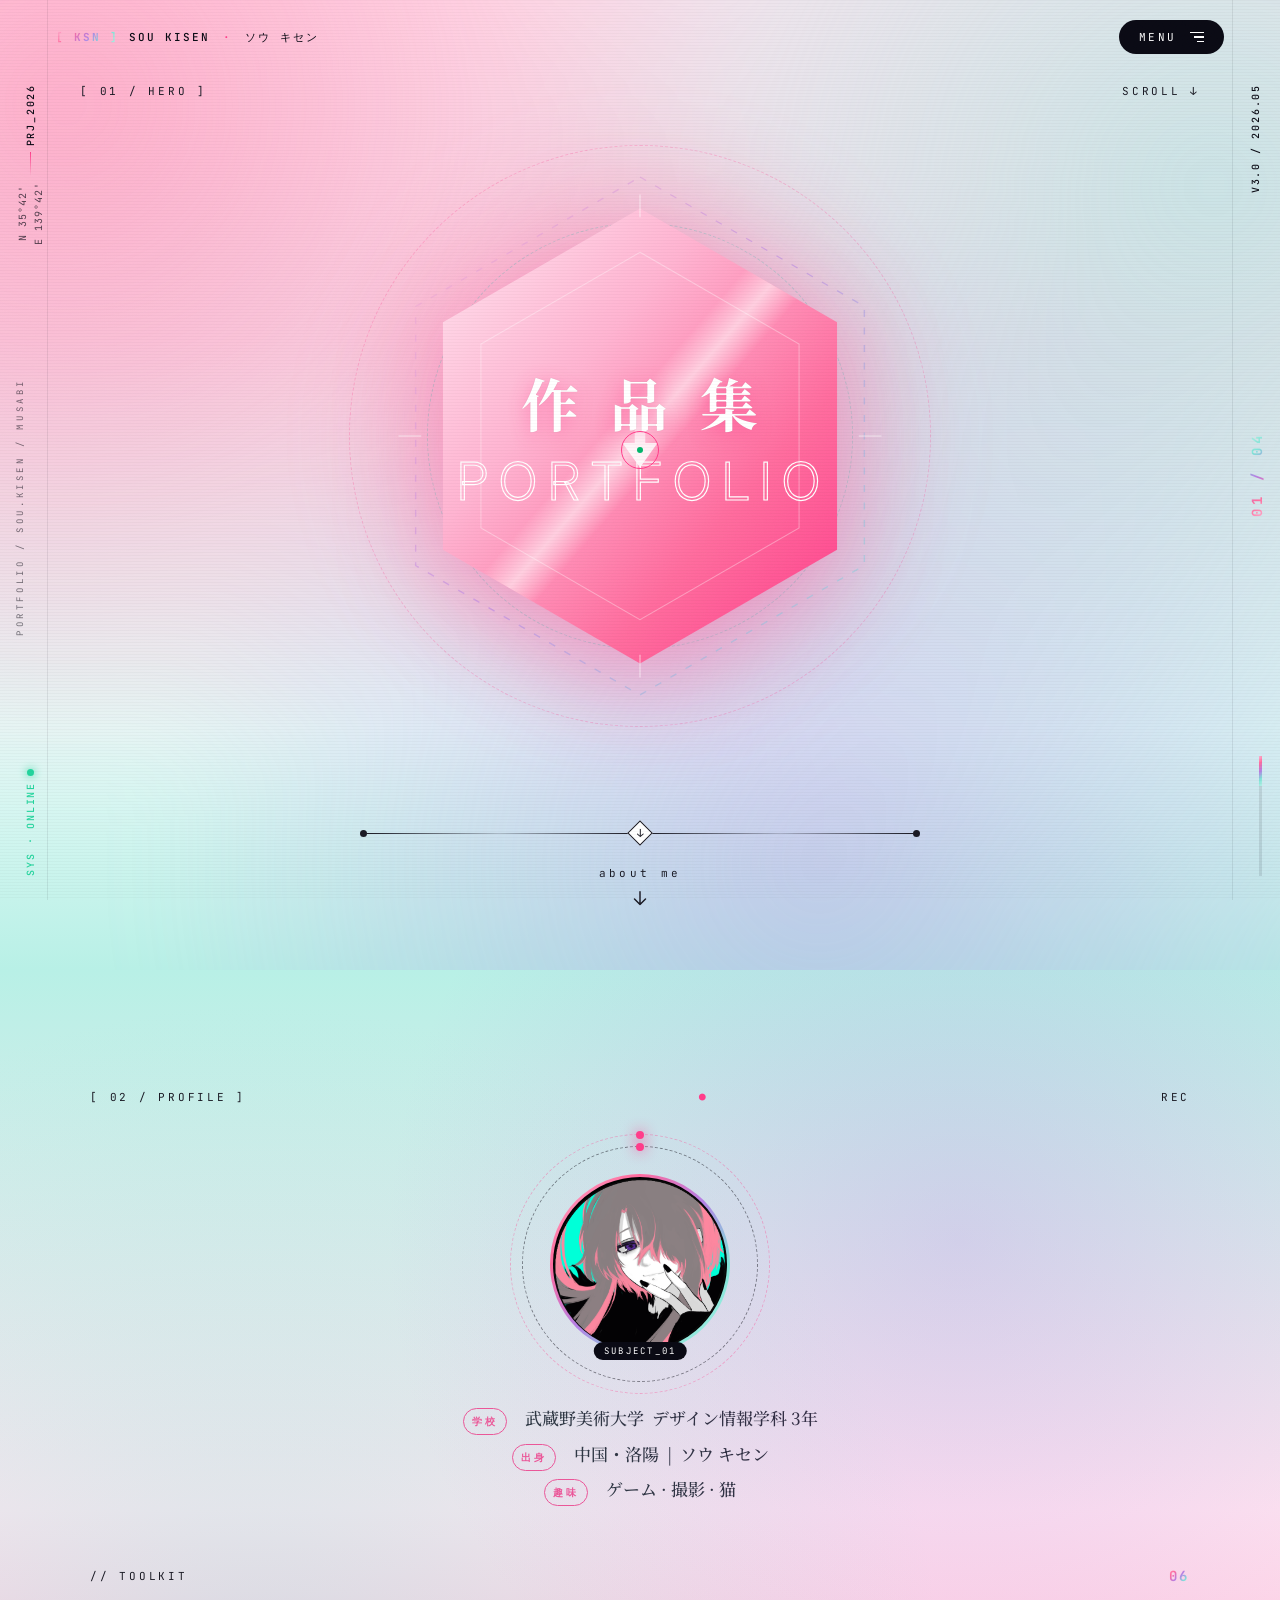
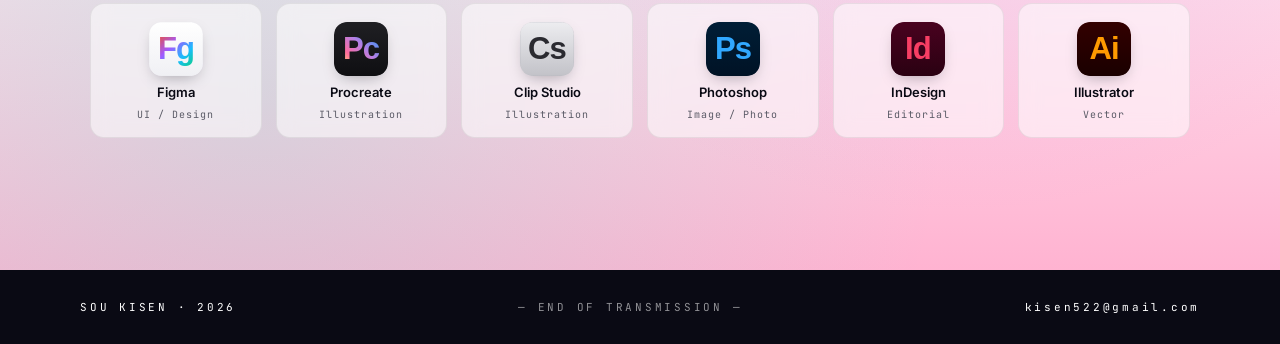
==== commit 8ad65fc9: "Add files via upload" ====
--- a/index.html
+++ b/index.html
@@ -479,9 +479,9 @@
         <div class="card-info"><span>02</span><b>ミント&nbsp;·&nbsp;Mint</b></div>
       </article>
       <article class="card card-wide lightbox-trigger" style="--i:2"
-               data-src="assets/arts/art-08.jpg" data-num="03" data-title="Vessel · 器" data-meta="Fine Art · Diptych">
+               data-src="assets/arts/art-08.jpg" data-num="03" data-title="石・根 · Stone & Root" data-meta="Fine Art · Diptych">
         <img class="card-img" src="assets/arts/art-08.jpg" alt=""/>
-        <div class="card-info"><span>03</span><b>Vessel&nbsp;·&nbsp;器</b></div>
+        <div class="card-info"><span>03</span><b>石・根</b></div>
       </article>
       <article class="card card-tall lightbox-trigger" style="--i:3"
                data-src="assets/arts/art-03.jpg" data-num="04" data-title="Masked Warrior · 紅夜" data-meta="Illustration">
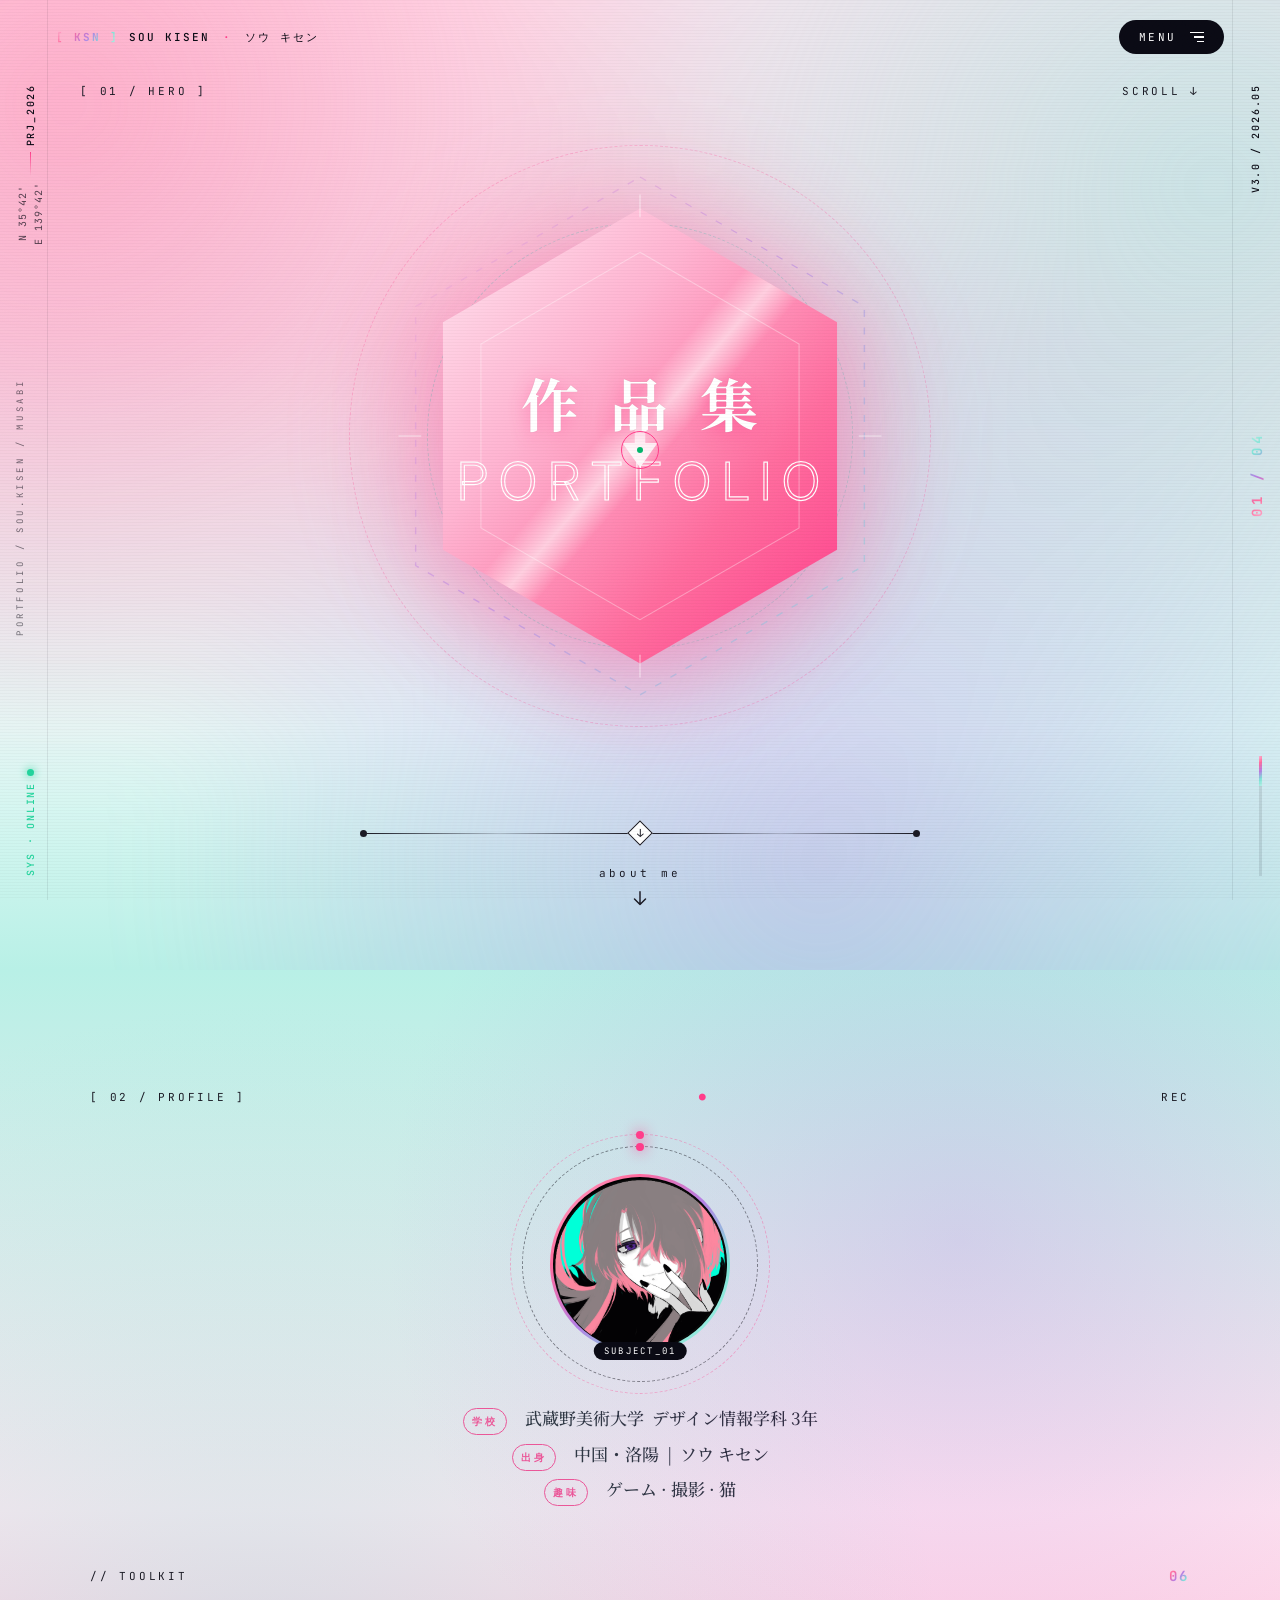
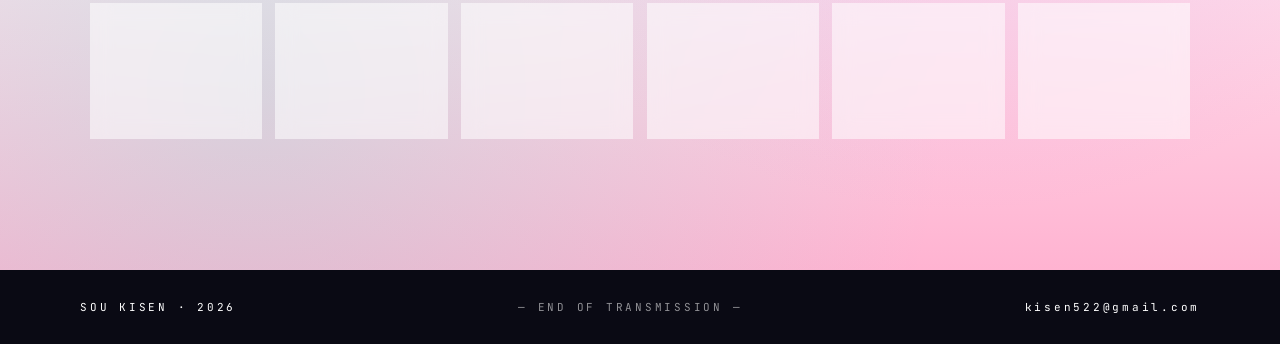
==== commit 7af7208c: "Add files via upload" ====
--- a/index.html
+++ b/index.html
@@ -268,23 +268,36 @@
       <div class="sub-line"><i></i><b>●</b><i></i></div>
     </div>
 
-    <!-- Featured Photo -->
-    <div class="photo-feature lightbox-trigger"
-         data-src="assets/photos/photo-09.jpg"
-         data-num="FEATURED"
-         data-title="彼岸花 — Higanbana"
-         data-meta="Portrait · Close-up">
-      <img src="assets/photos/photo-09.jpg" alt="Higanbana close-up"/>
+    <!-- Featured Video Hero -->
+    <div class="photo-feature photo-feature-video">
+      <video id="heroVideo" class="hero-video"
+             src="assets/video/hero-mute.mp4"
+             poster="assets/video/hero-poster.jpg"
+             autoplay muted loop playsinline preload="metadata"></video>
       <div class="photo-feature-overlay"></div>
       <div class="photo-feature-info">
-        <span class="pf-tag">FEATURED</span>
-        <h3>彼岸花<i>·</i> Higanbana</h3>
-      </div>
+        <span class="pf-tag">FEATURED · VIDEO</span>
+        <h3>Late Night<i>·</i> 夜更け</h3>
+      </div>
+      <!-- Sound toggle button (bottom right) -->
+      <button class="video-sound" id="videoSound" aria-label="toggle sound" data-state="muted">
+        <span class="vs-icon vs-mute">
+          <svg viewBox="0 0 24 24" width="18" height="18" fill="none" stroke="currentColor" stroke-width="1.8" stroke-linecap="round" stroke-linejoin="round">
+            <path d="M11 5L6 9H2v6h4l5 4z"/><line x1="22" y1="9" x2="16" y2="15"/><line x1="16" y1="9" x2="22" y2="15"/>
+          </svg>
+        </span>
+        <span class="vs-icon vs-on">
+          <svg viewBox="0 0 24 24" width="18" height="18" fill="none" stroke="currentColor" stroke-width="1.8" stroke-linecap="round" stroke-linejoin="round">
+            <path d="M11 5L6 9H2v6h4l5 4z"/><path d="M15.5 8.5a5 5 0 010 7"/><path d="M18.5 5.5a9 9 0 010 13"/>
+          </svg>
+        </span>
+        <span class="vs-text">SOUND</span>
+      </button>
     </div>
 
     <div class="works-head">
       <span class="wh-l">// PHOTO INDEX</span>
-      <span class="wh-r">20 ENTRIES</span>
+      <span class="wh-r">30 ENTRIES</span>
     </div>
 
     <div class="gallery gallery-photos no-caption">
@@ -316,57 +329,97 @@
                data-src="assets/photos/photo-21.jpg" data-num="07" data-title="蒼鬼 · Blue Oni II" data-meta="Through leaves">
         <img class="card-img" src="assets/photos/photo-21.jpg" alt=""/>
       </article>
-      <article class="card card-tall lightbox-trigger" style="--i:7"
-               data-src="assets/photos/photo-03.jpg" data-num="08" data-title="休息 · Lounge" data-meta="Cafe portrait">
+      <article class="card card-wide lightbox-trigger" style="--i:7"
+               data-src="assets/photos/photo-25.jpg" data-num="08" data-title="蒼鬼 · Blue Oni III" data-meta="Close-up">
+        <img class="card-img" src="assets/photos/photo-25.jpg" alt=""/>
+      </article>
+      <article class="card card-tall lightbox-trigger" style="--i:8"
+               data-src="assets/photos/photo-26.jpg" data-num="09" data-title="蒼鬼 · Blue Oni IV" data-meta="Profile">
+        <img class="card-img" src="assets/photos/photo-26.jpg" alt=""/>
+      </article>
+      <article class="card card-tall lightbox-trigger" style="--i:9"
+               data-src="assets/photos/photo-03.jpg" data-num="10" data-title="休息 · Lounge" data-meta="Cafe portrait">
         <img class="card-img" src="assets/photos/photo-03.jpg" alt=""/>
       </article>
-      <article class="card card-wide lightbox-trigger" style="--i:8"
-               data-src="assets/photos/photo-15.jpg" data-num="09" data-title="クマ · Bear" data-meta="Interior scene">
+      <article class="card card-tall lightbox-trigger" style="--i:10"
+               data-src="assets/photos/photo-23.jpg" data-num="11" data-title="紅光 · Red Lounge" data-meta="Triptych · Moody">
+        <img class="card-img" src="assets/photos/photo-23.jpg" alt=""/>
+      </article>
+      <article class="card card-wide lightbox-trigger" style="--i:11"
+               data-src="assets/photos/photo-15.jpg" data-num="12" data-title="クマ · Bear" data-meta="Interior scene">
         <img class="card-img" src="assets/photos/photo-15.jpg" alt=""/>
       </article>
-      <article class="card lightbox-trigger" style="--i:9"
-               data-src="assets/photos/photo-04.jpg" data-num="10" data-title="ゲーセン · Game Center" data-meta="Akihabara">
+      <article class="card lightbox-trigger" style="--i:12"
+               data-src="assets/photos/photo-04.jpg" data-num="13" data-title="ゲーセン · Game Center" data-meta="Akihabara">
         <img class="card-img" src="assets/photos/photo-04.jpg" alt=""/>
       </article>
-      <article class="card card-wide lightbox-trigger" style="--i:10"
-               data-src="assets/photos/photo-18.jpg" data-num="11" data-title="まなざし · Glance" data-meta="Cat ears">
+      <article class="card card-wide lightbox-trigger" style="--i:13"
+               data-src="assets/photos/photo-18.jpg" data-num="14" data-title="まなざし · Glance" data-meta="Cat ears">
         <img class="card-img" src="assets/photos/photo-18.jpg" alt=""/>
       </article>
-      <article class="card card-tall lightbox-trigger" style="--i:11"
-               data-src="assets/photos/photo-05.jpg" data-num="12" data-title="蒼夜 · Blue Night" data-meta="Night street">
+      <article class="card card-tall lightbox-trigger" style="--i:14"
+               data-src="assets/photos/photo-05.jpg" data-num="15" data-title="蒼夜 · Blue Night" data-meta="Night street">
         <img class="card-img" src="assets/photos/photo-05.jpg" alt=""/>
       </article>
-      <article class="card card-tall lightbox-trigger" style="--i:12"
-               data-src="assets/photos/photo-19.jpg" data-num="13" data-title="双 · Pair" data-meta="Two characters">
+      <article class="card card-tall lightbox-trigger" style="--i:15"
+               data-src="assets/photos/photo-22.jpg" data-num="16" data-title="夜街 · Night Walk" data-meta="Tokyo · Triptych">
+        <img class="card-img" src="assets/photos/photo-22.jpg" alt=""/>
+      </article>
+      <article class="card card-tall lightbox-trigger" style="--i:16"
+               data-src="assets/photos/photo-27.jpg" data-num="17" data-title="視線 · Sight" data-meta="Triptych">
+        <img class="card-img" src="assets/photos/photo-27.jpg" alt=""/>
+      </article>
+      <article class="card card-tall lightbox-trigger" style="--i:17"
+               data-src="assets/photos/photo-19.jpg" data-num="18" data-title="双 · Pair" data-meta="Two characters">
         <img class="card-img" src="assets/photos/photo-19.jpg" alt=""/>
       </article>
-      <article class="card lightbox-trigger" style="--i:13"
-               data-src="assets/photos/photo-06.jpg" data-num="14" data-title="しゃがみ · Crouch" data-meta="Akihabara">
+      <article class="card lightbox-trigger" style="--i:18"
+               data-src="assets/photos/photo-06.jpg" data-num="19" data-title="しゃがみ · Crouch" data-meta="Akihabara">
         <img class="card-img" src="assets/photos/photo-06.jpg" alt=""/>
       </article>
-      <article class="card card-wide lightbox-trigger" style="--i:14"
-               data-src="assets/photos/photo-07.jpg" data-num="15" data-title="取景 · Frame" data-meta="Park portrait">
+      <article class="card card-tall lightbox-trigger" style="--i:19"
+               data-src="assets/photos/photo-24.jpg" data-num="20" data-title="刀 · Blade" data-meta="Triptych · Sword">
+        <img class="card-img" src="assets/photos/photo-24.jpg" alt=""/>
+      </article>
+      <article class="card card-wide lightbox-trigger" style="--i:20"
+               data-src="assets/photos/photo-07.jpg" data-num="21" data-title="取景 · Frame" data-meta="Park portrait">
         <img class="card-img" src="assets/photos/photo-07.jpg" alt=""/>
       </article>
-      <article class="card card-tall lightbox-trigger" style="--i:15"
-               data-src="assets/photos/photo-16.jpg" data-num="16" data-title="窓辺 · Window" data-meta="Indoor light">
+      <article class="card card-tall lightbox-trigger" style="--i:21"
+               data-src="assets/photos/photo-16.jpg" data-num="22" data-title="窓辺 · Window" data-meta="Indoor light">
         <img class="card-img" src="assets/photos/photo-16.jpg" alt=""/>
       </article>
-      <article class="card card-wide lightbox-trigger" style="--i:16"
-               data-src="assets/photos/photo-08.jpg" data-num="17" data-title="桃妖 · Pink Pixie" data-meta="Indoor portrait">
+      <article class="card card-wide lightbox-trigger" style="--i:22"
+               data-src="assets/photos/photo-08.jpg" data-num="23" data-title="桃妖 · Pink Pixie" data-meta="Indoor portrait">
         <img class="card-img" src="assets/photos/photo-08.jpg" alt=""/>
       </article>
-      <article class="card lightbox-trigger" style="--i:17"
-               data-src="assets/photos/photo-10.jpg" data-num="18" data-title="ベンチ · Park Bench" data-meta="Tokyo park">
+      <article class="card lightbox-trigger" style="--i:23"
+               data-src="assets/photos/photo-10.jpg" data-num="24" data-title="ベンチ · Park Bench" data-meta="Tokyo park">
         <img class="card-img" src="assets/photos/photo-10.jpg" alt=""/>
       </article>
-      <article class="card card-tall lightbox-trigger" style="--i:18"
-               data-src="assets/photos/photo-11.jpg" data-num="19" data-title="森歩 · Forest Walk" data-meta="Park">
+      <article class="card card-tall lightbox-trigger" style="--i:24"
+               data-src="assets/photos/photo-11.jpg" data-num="25" data-title="森歩 · Forest Walk" data-meta="Park">
         <img class="card-img" src="assets/photos/photo-11.jpg" alt=""/>
       </article>
-      <article class="card card-wide lightbox-trigger" style="--i:19"
-               data-src="assets/photos/photo-12.jpg" data-num="20" data-title="フード · Hood" data-meta="Park bench">
+      <article class="card card-wide lightbox-trigger" style="--i:25"
+               data-src="assets/photos/photo-12.jpg" data-num="26" data-title="フード · Hood" data-meta="Park bench">
         <img class="card-img" src="assets/photos/photo-12.jpg" alt=""/>
+      </article>
+      <article class="card card-tall lightbox-trigger" style="--i:26"
+               data-src="assets/photos/photo-28.jpg" data-num="27" data-title="鏡 · Reflection" data-meta="Mirror portrait">
+        <img class="card-img" src="assets/photos/photo-28.jpg" alt=""/>
+      </article>
+      <article class="card card-wide lightbox-trigger" style="--i:27"
+               data-src="assets/photos/photo-29.jpg" data-num="28" data-title="渋谷 · Shibuya" data-meta="Neon night">
+        <img class="card-img" src="assets/photos/photo-29.jpg" alt=""/>
+      </article>
+      <article class="card card-tall lightbox-trigger" style="--i:28"
+               data-src="assets/photos/photo-30.jpg" data-num="29" data-title="緑陰 · Nightshade" data-meta="Plant portrait">
+        <img class="card-img" src="assets/photos/photo-30.jpg" alt=""/>
+      </article>
+      <article class="card card-wide lightbox-trigger" style="--i:29"
+               data-src="assets/photos/photo-09.jpg" data-num="30" data-title="彼岸花 · Higanbana" data-meta="Red eyes close-up">
+        <img class="card-img" src="assets/photos/photo-09.jpg" alt=""/>
       </article>
     </div>
   </section>
@@ -398,7 +451,8 @@
         </h3>
         <p class="ft-desc">
           武蔵野美術大学&nbsp;Art&nbsp;Direction&nbsp;授業課題。<br>
-          龍族の幼馴染「梅（Mei）」と「蓮（Ren）」を主役にしたキャラクター企画。設定資料から缶バッジ・アクリル・ぬいぐるみまでの一貫したアートディレクション。
+          龍族の幼馴染「梅（Mei）」と「蓮（Ren）」を主役にしたオリジナルキャラクター企画。設定資料から缶バッジ・アクリル・ぬいぐるみまでの一貫したアートディレクション。<br>
+          掲載：自主編集雑誌「FORMLESS&nbsp;第1号」(2025.12)&nbsp;表紙&nbsp;&amp;&nbsp;特集。
         </p>
       </div>
 
@@ -406,57 +460,16 @@
       <div class="ft-scroll-wrap">
         <div class="ft-scroll-meta">
           <span>↔ DRAG · SCROLL</span>
-          <span id="ftCounter">01 / 06</span>
+          <span id="ftCounter">01 / 07</span>
         </div>
         <div class="ft-scroll" id="ftScroll">
-          <article class="ft-slide lightbox-trigger" style="--i:0"
-                   data-src="assets/project/page-1.jpg" data-num="01 / 06" data-title="Cover · 表紙" data-meta="Magazine cover">
-            <div class="ft-slide-img"><img src="assets/project/page-1.jpg" alt="Cover"/></div>
-            <div class="ft-slide-cap">
-              <span>01 &nbsp;·&nbsp; 06</span>
-              <b>Cover&nbsp;·&nbsp;表紙</b>
-            </div>
-          </article>
-          <article class="ft-slide lightbox-trigger" style="--i:1"
-                   data-src="assets/project/page-2.jpg" data-num="02 / 06" data-title="Character · キャラクター" data-meta="Mei (梅) &amp; Ren (蓮)">
-            <div class="ft-slide-img"><img src="assets/project/page-2.jpg" alt="Characters"/></div>
-            <div class="ft-slide-cap">
-              <span>02 &nbsp;·&nbsp; 06</span>
-              <b>Character&nbsp;Design</b>
-            </div>
-          </article>
-          <article class="ft-slide lightbox-trigger" style="--i:2"
-                   data-src="assets/project/page-3.jpg" data-num="03 / 06" data-title="Can Badge · 缶バッジ" data-meta="Rough &amp; Final art">
-            <div class="ft-slide-img"><img src="assets/project/page-3.jpg" alt="Can Badge"/></div>
-            <div class="ft-slide-cap">
-              <span>03 &nbsp;·&nbsp; 06</span>
-              <b>Can&nbsp;Badge&nbsp;·&nbsp;缶バッジ</b>
-            </div>
-          </article>
-          <article class="ft-slide lightbox-trigger" style="--i:3"
-                   data-src="assets/project/page-4.jpg" data-num="04 / 06" data-title="Design Sheets · 設計図" data-meta="Plush &amp; Acrylic blueprints">
-            <div class="ft-slide-img"><img src="assets/project/page-4.jpg" alt="Design Sheets"/></div>
-            <div class="ft-slide-cap">
-              <span>04 &nbsp;·&nbsp; 06</span>
-              <b>Design&nbsp;Sheets&nbsp;·&nbsp;設計図</b>
-            </div>
-          </article>
-          <article class="ft-slide lightbox-trigger" style="--i:4"
-                   data-src="assets/project/page-5.jpg" data-num="05 / 06" data-title="Merchandise · グッズ製品" data-meta="Stands · Badges · Keychains">
-            <div class="ft-slide-img"><img src="assets/project/page-5.jpg" alt="Merchandise"/></div>
-            <div class="ft-slide-cap">
-              <span>05 &nbsp;·&nbsp; 06</span>
-              <b>Merchandise&nbsp;·&nbsp;グッズ</b>
-            </div>
-          </article>
-          <article class="ft-slide lightbox-trigger" style="--i:5"
-                   data-src="assets/project/page-6.jpg" data-num="06 / 06" data-title="Plushie · ぬいぐるみ" data-meta="Finished plush dolls">
-            <div class="ft-slide-img"><img src="assets/project/page-6.jpg" alt="Plushie"/></div>
-            <div class="ft-slide-cap">
-              <span>06 &nbsp;·&nbsp; 06</span>
-              <b>Plushie&nbsp;·&nbsp;ぬいぐるみ</b>
-            </div>
-          </article>
+          <article class="ft-slide lightbox-trigger" style="--i:0" data-src="assets/project/char-1.jpg" data-num="01 / 07" data-title="Cover · 表紙" data-meta="Solstice Blossoms"><div class="ft-slide-img"><img src="assets/project/char-1.jpg" alt=""/></div><div class="ft-slide-cap"><span>01 / 07</span><b>Cover&nbsp;·&nbsp;表紙</b></div></article>
+          <article class="ft-slide lightbox-trigger" style="--i:1" data-src="assets/project/char-2.jpg" data-num="02 / 07" data-title="Character Design · キャラクター" data-meta="Mei (梅) &amp; Ren (蓮)"><div class="ft-slide-img"><img src="assets/project/char-2.jpg" alt=""/></div><div class="ft-slide-cap"><span>02 / 07</span><b>Character&nbsp;Design</b></div></article>
+          <article class="ft-slide lightbox-trigger" style="--i:2" data-src="assets/project/char-3.jpg" data-num="03 / 07" data-title="Can Badge · 缶バッジ" data-meta="Rough &amp; Final art"><div class="ft-slide-img"><img src="assets/project/char-3.jpg" alt=""/></div><div class="ft-slide-cap"><span>03 / 07</span><b>Can&nbsp;Badge&nbsp;·&nbsp;缶バッジ</b></div></article>
+          <article class="ft-slide lightbox-trigger" style="--i:3" data-src="assets/project/char-4.jpg" data-num="04 / 07" data-title="Design Sheets · 設計図" data-meta="Plush &amp; Acrylic blueprints"><div class="ft-slide-img"><img src="assets/project/char-4.jpg" alt=""/></div><div class="ft-slide-cap"><span>04 / 07</span><b>Design&nbsp;Sheets&nbsp;·&nbsp;設計図</b></div></article>
+          <article class="ft-slide lightbox-trigger" style="--i:4" data-src="assets/project/char-5.jpg" data-num="05 / 07" data-title="Merchandise · グッズ製品" data-meta="Stands · Badges · Keychains"><div class="ft-slide-img"><img src="assets/project/char-5.jpg" alt=""/></div><div class="ft-slide-cap"><span>05 / 07</span><b>Merchandise&nbsp;·&nbsp;グッズ</b></div></article>
+          <article class="ft-slide lightbox-trigger" style="--i:5" data-src="assets/project/char-6.jpg" data-num="06 / 07" data-title="Plushie · ぬいぐるみ" data-meta="Finished plush dolls"><div class="ft-slide-img"><img src="assets/project/char-6.jpg" alt=""/></div><div class="ft-slide-cap"><span>06 / 07</span><b>Plushie&nbsp;·&nbsp;ぬいぐるみ</b></div></article>
+          <article class="ft-slide lightbox-trigger" style="--i:6" data-src="assets/project/mag-cover-01.jpg" data-num="07 / 07" data-title="FORMLESS Vol.01 · 掲載表紙" data-meta="Published magazine cover"><div class="ft-slide-img"><img src="assets/project/mag-cover-01.jpg" alt=""/></div><div class="ft-slide-cap"><span>07 / 07</span><b>FORMLESS&nbsp;·&nbsp;掲載表紙</b></div></article>
         </div>
         <div class="ft-scroll-bar"><i id="ftBar"></i></div>
       </div>
@@ -464,7 +477,7 @@
 
     <div class="works-head">
       <span class="wh-l">// OTHER&nbsp;WORKS</span>
-      <span class="wh-r">10 ENTRIES</span>
+      <span class="wh-r">13 ENTRIES</span>
     </div>
 
     <div class="gallery gallery-arts">
@@ -494,9 +507,9 @@
         <div class="card-info"><span>05</span><b>ミライノヨチ</b></div>
       </article>
       <article class="card card-wide lightbox-trigger" style="--i:5"
-               data-src="assets/arts/art-06.jpg" data-num="06" data-title="Pop Surrealism" data-meta="Acid Graphic">
+               data-src="assets/arts/art-06.jpg" data-num="06" data-title="夢 · Yume" data-meta="Pop Surrealism">
         <img class="card-img" src="assets/arts/art-06.jpg" alt=""/>
-        <div class="card-info"><span>06</span><b>Pop&nbsp;Surrealism</b></div>
+        <div class="card-info"><span>06</span><b>夢&nbsp;·&nbsp;Yume</b></div>
       </article>
       <article class="card card-tall lightbox-trigger" style="--i:6"
                data-src="assets/arts/art-09.jpg" data-num="07" data-title="Distortion · 歪み" data-meta="Acid Illustration">
@@ -509,14 +522,29 @@
         <div class="card-info"><span>08</span><b>Bandaged&nbsp;Eye</b></div>
       </article>
       <article class="card lightbox-trigger" style="--i:8"
-               data-src="assets/arts/art-04.jpg" data-num="09" data-title="Still Life · Sweep" data-meta="Pencil Sketch">
+               data-src="assets/arts/art-11.jpg" data-num="09" data-title="Q · Chibi" data-meta="Character emblem">
+        <img class="card-img" src="assets/arts/art-11.jpg" alt=""/>
+        <div class="card-info"><span>09</span><b>Q&nbsp;·&nbsp;Chibi</b></div>
+      </article>
+      <article class="card card-wide lightbox-trigger" style="--i:9"
+               data-src="assets/arts/art-13.jpg" data-num="10" data-title="Velmora · 桜チョコレート" data-meta="Packaging Design">
+        <img class="card-img" src="assets/arts/art-13.jpg" alt=""/>
+        <div class="card-info"><span>10</span><b>Velmora&nbsp;·&nbsp;Packaging</b></div>
+      </article>
+      <article class="card card-wide lightbox-trigger" style="--i:10"
+               data-src="assets/arts/art-14.jpg" data-num="11" data-title="Character Sketch · 角色設計" data-meta="Rough · Two OCs">
+        <img class="card-img" src="assets/arts/art-14.jpg" alt=""/>
+        <div class="card-info"><span>11</span><b>Character&nbsp;Sketch</b></div>
+      </article>
+      <article class="card lightbox-trigger" style="--i:11"
+               data-src="assets/arts/art-04.jpg" data-num="12" data-title="Still Life · Sweep" data-meta="Pencil Sketch">
         <img class="card-img" src="assets/arts/art-04.jpg" alt=""/>
-        <div class="card-info"><span>09</span><b>Still&nbsp;Life&nbsp;I</b></div>
-      </article>
-      <article class="card lightbox-trigger" style="--i:9"
-               data-src="assets/arts/art-05.jpg" data-num="10" data-title="Still Life · Gloves" data-meta="Pencil Sketch">
+        <div class="card-info"><span>12</span><b>Still&nbsp;Life&nbsp;I</b></div>
+      </article>
+      <article class="card lightbox-trigger" style="--i:12"
+               data-src="assets/arts/art-05.jpg" data-num="13" data-title="Still Life · Gloves" data-meta="Pencil Sketch">
         <img class="card-img" src="assets/arts/art-05.jpg" alt=""/>
-        <div class="card-info"><span>10</span><b>Still&nbsp;Life&nbsp;II</b></div>
+        <div class="card-info"><span>13</span><b>Still&nbsp;Life&nbsp;II</b></div>
       </article>
     </div>
   </section>
--- a/styles.css
+++ b/styles.css
@@ -630,6 +630,52 @@
 }
 .photo-feature-corner span:nth-child(2){opacity:.5}
 
+/* Featured Video Hero */
+.photo-feature-video{cursor:default}
+.photo-feature-video .hero-video{
+  width:100%;height:min(78vh,720px);object-fit:cover;
+  border-radius:20px;
+  display:block;
+  background:#0A0A14;
+}
+.photo-feature-video .photo-feature-overlay{
+  background:linear-gradient(180deg,rgba(0,0,0,.0) 0%,rgba(0,0,0,.15) 50%,rgba(0,0,0,.7) 100%);
+}
+.photo-feature-video .pf-tag{background:linear-gradient(90deg,#FF3D8A,#B47FE5);}
+/* Sound toggle button (bottom right) */
+.video-sound{
+  position:absolute;right:104px;bottom:48px;z-index:3;
+  display:inline-flex;align-items:center;gap:10px;
+  padding:10px 16px 10px 14px;
+  border-radius:99px;
+  background:rgba(10,10,20,.55);
+  backdrop-filter:blur(10px);
+  border:1px solid rgba(255,255,255,.2);
+  color:#fff;
+  font-family:var(--font-mono);font-size:10px;letter-spacing:.25em;text-transform:uppercase;
+  cursor:none;
+  transition:transform .3s var(--easing),background .3s,border-color .3s;
+}
+.video-sound:hover{
+  transform:translateY(-2px);
+  background:rgba(255,61,138,.4);
+  border-color:rgba(255,107,157,.6);
+}
+.video-sound .vs-icon{display:inline-flex;align-items:center;justify-content:center;width:18px;height:18px}
+.video-sound .vs-on{display:none}
+.video-sound[data-state="on"] .vs-mute{display:none}
+.video-sound[data-state="on"] .vs-on{display:inline-flex}
+.video-sound[data-state="on"]{background:rgba(255,61,138,.6);border-color:rgba(255,107,157,.7)}
+
+@media (max-width:1024px){
+  .video-sound{right:64px;bottom:32px}
+}
+@media (max-width:640px){
+  .photo-feature-video .hero-video{height:54vh;border-radius:14px}
+  .video-sound{right:36px;bottom:24px;padding:8px 12px;font-size:9px}
+  .video-sound .vs-text{display:none}
+}
+
 /* ---------- Featured Project (Arts page) ---------- */
 .featured{
   position:relative;
@@ -646,7 +692,9 @@
   filter:blur(40px);
   pointer-events:none;
 }
-.featured-head{position:relative;display:flex;flex-direction:column;gap:18px;margin-bottom:40px;max-width:880px}
+.featured-head{position:relative;display:flex;flex-direction:column;gap:18px;margin-bottom:40px;max-width:1100px;overflow:visible}
+.ft-title{overflow:visible;padding-right:.15em}
+.ft-en{padding-right:.08em;line-height:1.05}
 .featured-head .ft-desc{
   font-family:var(--font-serif);font-size:15px;line-height:1.85;
   color:rgba(255,255,255,.78);margin-top:4px;
